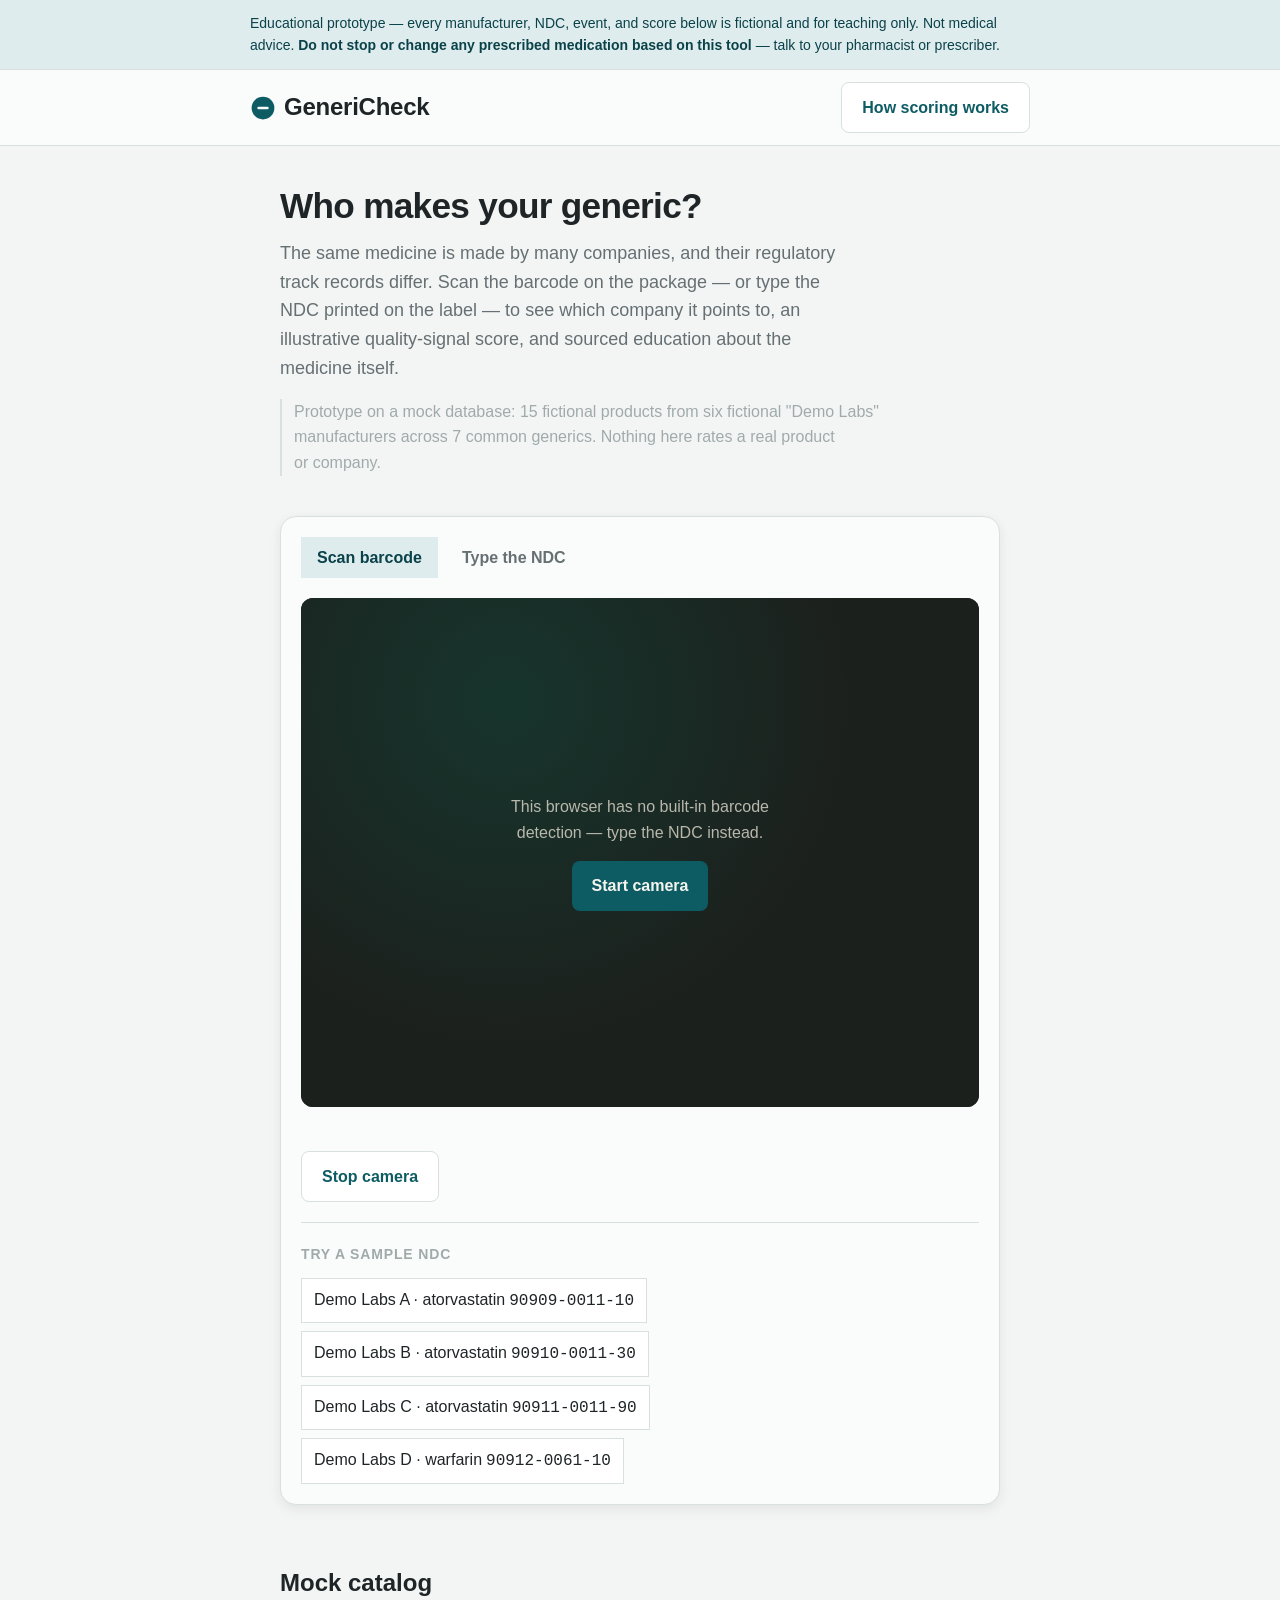
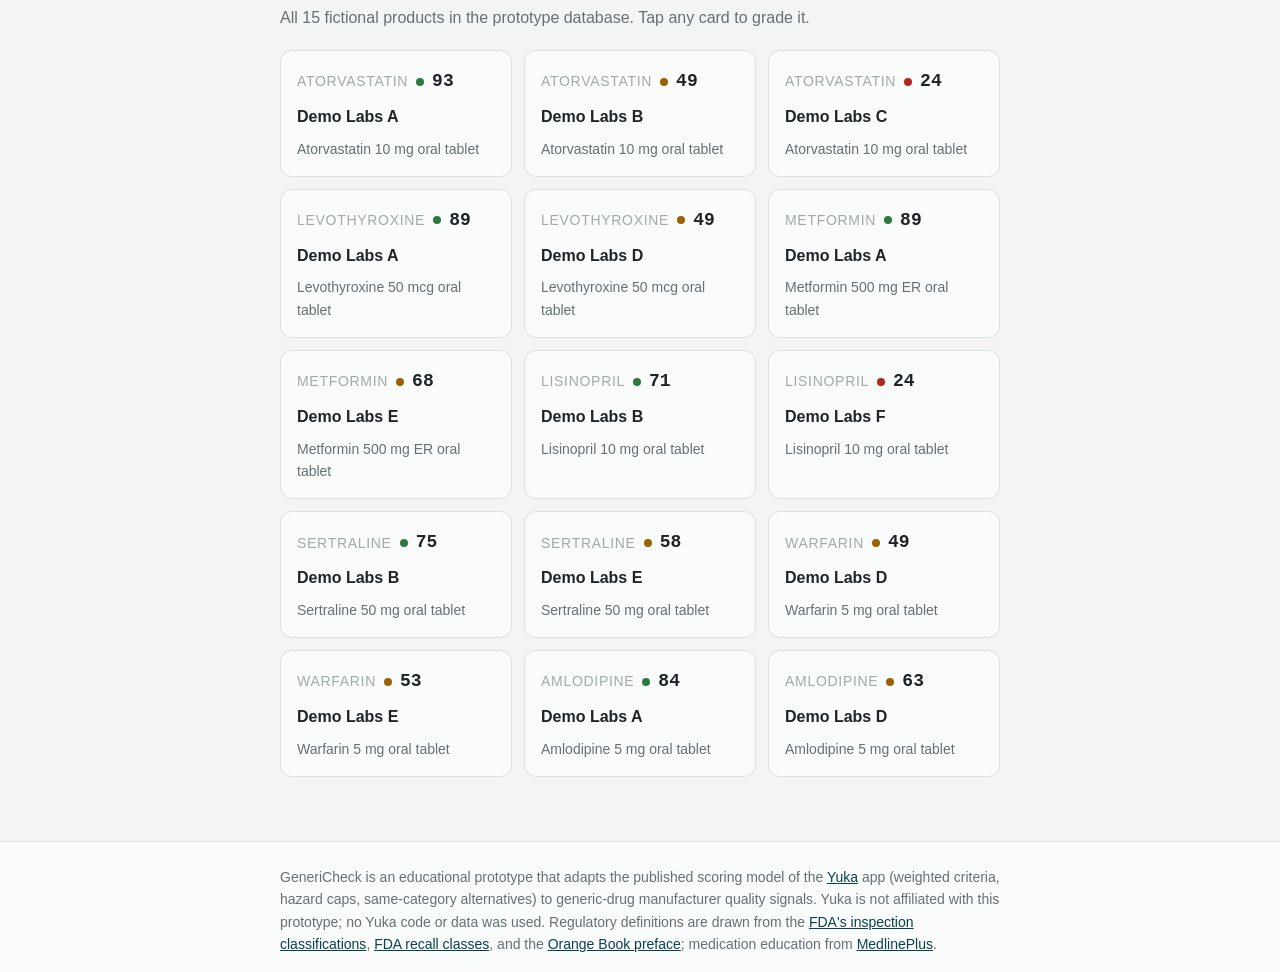
==== index.html @ f21da401 "Pivot to GeneriCheck: generic-drug manufacturer quality signals with sourced medication education" ====
<!DOCTYPE html>
<html lang="en">
<head>
  <meta charset="utf-8">
  <meta name="viewport" content="width=device-width, initial-scale=1">
  <title>GeneriCheck — Generic drug quality explorer</title>
  <meta name="description" content="Scan or type an NDC to see which company makes a generic drug, an illustrative quality-signal score, and sourced education about the medicine. Educational prototype with fictional data.">
  <link rel="icon" href="data:image/svg+xml,%3Csvg xmlns='http://www.w3.org/2000/svg' viewBox='0 0 32 32'%3E%3Ccircle cx='16' cy='16' r='14' fill='%230d5c63'/%3E%3Crect x='9' y='14.5' width='14' height='3' rx='1.5' fill='%23faf9f5'/%3E%3C/svg%3E">
  <link rel="preconnect" href="https://api.fontshare.com">
  <link href="https://api.fontshare.com/v2/css?f[]=switzer@400,500,600,700&display=swap" rel="stylesheet">
  <link rel="stylesheet" href="styles.css">
</head>
<body>
  <a class="skip-link" href="#main">Skip to content</a>

  <div class="disclaimer-bar" role="note">
    <p>
      Educational prototype — every manufacturer, NDC, event, and score below is fictional and for
      teaching only. Not medical advice. <strong>Do not stop or change any prescribed medication
      based on this tool</strong> — talk to your pharmacist or prescriber.
    </p>
  </div>

  <header class="site-header">
    <div class="header-inner">
      <a class="wordmark" href="#" id="wordmarkHome">
        <svg width="26" height="26" viewBox="0 0 32 32" aria-hidden="true">
          <circle cx="16" cy="16" r="14" fill="var(--accent)"/>
          <rect x="9" y="14.5" width="14" height="3" rx="1.5" fill="var(--surface)"/>
        </svg>
        <span>GeneriCheck</span>
      </a>
      <button class="btn btn-ghost" id="methodologyBtn" type="button">How scoring works</button>
    </div>
  </header>

  <main id="main">
    <section class="intro" aria-labelledby="introTitle">
      <h1 id="introTitle">Who makes your generic?</h1>
      <p class="intro-lede">
        The same medicine is made by many companies, and their regulatory track records differ.
        Scan the barcode on the package — or type the NDC printed on the label — to see which
        company it points to, an illustrative quality-signal score, and sourced education about
        the medicine itself.
      </p>
      <p class="demo-note">
        Prototype on a mock database: 15 fictional products from six fictional "Demo Labs"
        manufacturers across 7 common generics. Nothing here rates a real product or company.
      </p>
    </section>

    <section class="scanner-card" aria-label="Product lookup">
      <div class="tab-row" role="tablist" aria-label="Lookup method">
        <button class="tab" id="tabScan" role="tab" aria-selected="true" aria-controls="scanPanel" type="button">Scan barcode</button>
        <button class="tab" id="tabManual" role="tab" aria-selected="false" aria-controls="manualPanel" type="button">Type the NDC</button>
      </div>

      <div class="tab-panel" id="scanPanel" role="tabpanel" aria-labelledby="tabScan">
        <div class="video-wrap" id="videoWrap">
          <video id="scanVideo" playsinline muted></video>
          <div class="scan-frame" aria-hidden="true"><span></span><span></span><span></span><span></span></div>
          <div class="video-idle" id="videoIdle">
            <p id="scanSupportNote" class="video-idle-note">Many US drug packages carry a barcode that encodes the NDC. If a scan doesn't match, type the NDC printed on the label.</p>
            <button class="btn btn-primary" id="startCameraBtn" type="button">Start camera</button>
          </div>
        </div>
        <p class="scan-status" id="scanStatus" role="status" aria-live="polite"></p>
        <button class="btn btn-ghost" id="stopCameraBtn" type="button" hidden>Stop camera</button>
      </div>

      <div class="tab-panel" id="manualPanel" role="tabpanel" aria-labelledby="tabManual" hidden>
        <form class="manual-form" id="manualForm">
          <label class="field-label" for="codeInput">NDC from the package</label>
          <div class="manual-row">
            <input id="codeInput" class="code-input" name="code" inputmode="numeric" autocomplete="off"
                   placeholder="e.g. 90909-0011-10" spellcheck="false">
            <button class="btn btn-primary" type="submit">Look up</button>
          </div>
        </form>
      </div>

      <div class="samples">
        <p class="samples-label">Try a sample NDC</p>
        <div class="chip-row" id="chipRow"></div>
      </div>
    </section>

    <section id="result" aria-live="polite" hidden></section>

    <section class="catalog" aria-labelledby="catalogTitle">
      <h2 id="catalogTitle">Mock catalog</h2>
      <p class="catalog-note">All 15 fictional products in the prototype database. Tap any card to grade it.</p>
      <div class="catalog-grid" id="catalogGrid"></div>
    </section>
  </main>

  <footer class="site-footer">
    <p>
      GeneriCheck is an educational prototype that adapts the published scoring model of the
      <a href="https://yuka.io" target="_blank" rel="noopener">Yuka</a> app (weighted criteria,
      hazard caps, same-category alternatives) to generic-drug manufacturer quality signals.
      Yuka is not affiliated with this prototype; no Yuka code or data was used.
      Regulatory definitions are drawn from the
      <a href="https://www.fda.gov/inspections-compliance-enforcement-and-criminal-investigations/inspection-basics/inspection-classifications" target="_blank" rel="noopener">FDA's inspection classifications</a>,
      <a href="https://www.fda.gov/safety/industry-guidance-recalls/recalls-background-and-definitions" target="_blank" rel="noopener">FDA recall classes</a>, and the
      <a href="https://www.fda.gov/drugs/development-approval-process-drugs/orange-book-preface" target="_blank" rel="noopener">Orange Book preface</a>;
      medication education from <a href="https://medlineplus.gov/druginfo/meds/a600045.html" target="_blank" rel="noopener">MedlinePlus</a>.
    </p>
  </footer>

  <dialog id="methodologyDialog" aria-labelledby="methodologyTitle">
    <article class="methodology">
      <button class="dialog-close" id="methodologyClose" type="button" aria-label="Close">✕</button>
      <h2 id="methodologyTitle">How the score works</h2>
      <p>
        Each fictional product is graded on six quality signals, each 0–100. The index is their
        weighted sum, capped by hard barriers — the same shape as Yuka's published food model
        (60% nutrition, 30% additives, 10% organic, with hazard caps), applied here to
        manufacturer track records. <strong>This is an illustrative teaching index, not an FDA
        or WHO rating, and not a measure of clinical safety or effectiveness.</strong>
      </p>
      <table class="method-table">
        <caption class="sr-only">Scoring criteria and weights</caption>
        <thead><tr><th scope="col">Signal</th><th scope="col">Weight</th><th scope="col">What it reflects</th></tr></thead>
        <tbody>
          <tr><td>Inspection record</td><td class="num">25%</td><td>Recent FDA outcomes: NAI (no action), VAI (voluntary fixes), OAI (regulatory action)</td></tr>
          <tr><td>Recall history</td><td class="num">20%</td><td>FDA recall classes I (most serious), II, III</td></tr>
          <tr><td>Batch consistency</td><td class="num">20%</td><td>Potency and dissolution variability across batches</td></tr>
          <tr><td>Supply reliability</td><td class="num">15%</td><td>Shortage history — relevant because switches between makers are common</td></tr>
          <tr><td>Quality transparency</td><td class="num">10%</td><td>Voluntarily published quality data</td></tr>
          <tr><td>Bioequivalence record</td><td class="num">10%</td><td>Therapeutic-equivalence evidence (Orange Book AB ratings)</td></tr>
        </tbody>
      </table>
      <h3>Barrier caps</h3>
      <p>
        Severe barriers — a <strong>Class I recall</strong> (reasonable probability of serious
        harm), an <strong>OAI inspection</strong>, or an <strong>active import alert</strong> — cap
        the index at <strong>24</strong>. Major barriers — a <strong>Class II recall</strong> or an
        open <strong>NTI bioequivalence question</strong> — cap it at <strong>49</strong>.
        Events are scoped to specific sites, lots, and dates; a resolved historical event is
        context, not proof of a current problem. Unassessed signals are excluded and weights are
        re-normalized — missing evidence is never silently penalized or rewarded.
      </p>
      <h3>Badges</h3>
      <ul class="badge-legend">
        <li><span class="dot dot-green" aria-hidden="true"></span>70–100 — Strong quality signals</li>
        <li><span class="dot dot-yellow" aria-hidden="true"></span>40–69 — Mixed quality signals</li>
        <li><span class="dot dot-red" aria-hidden="true"></span>0–39 — Serious quality concerns</li>
      </ul>
      <h3>Alternatives</h3>
      <p>
        Below <strong>60</strong>, the app lists up to three labelers of the <strong>same active
        ingredient, strength, and form</strong> with higher scores. They are candidates to discuss
        with your pharmacist — never instructions to switch on your own. Substitution rules vary
        by state and by drug (especially narrow-therapeutic-index drugs like levothyroxine and
        warfarin, where a manufacturer switch may prompt a TSH or INR recheck).
      </p>
      <p class="methodology-provenance">
        Provenance: documentation-based adaptation. Manufacturer fixtures are fictional; regulatory
        definitions come from FDA pages linked in the footer; medication education from MedlinePlus.
      </p>
    </article>
  </dialog>

  <script src="data.js"></script>
  <script src="app.js"></script>
</body>
</html>
---- styles.css ----
/* FixIndex — design tokens, base, components */

:root {
  /* Type scale */
  --text-xs: clamp(0.75rem, 0.7rem + 0.25vw, 0.875rem);
  --text-sm: clamp(0.875rem, 0.8rem + 0.35vw, 1rem);
  --text-base: clamp(1rem, 0.95rem + 0.25vw, 1.125rem);
  --text-lg: clamp(1.125rem, 1rem + 0.75vw, 1.5rem);
  --text-xl: clamp(1.5rem, 1.2rem + 1.25vw, 2.25rem);

  /* Spacing (4px system) */
  --space-1: 0.25rem; --space-2: 0.5rem; --space-3: 0.75rem; --space-4: 1rem;
  --space-5: 1.25rem; --space-6: 1.5rem; --space-8: 2rem; --space-10: 2.5rem;
  --space-12: 3rem; --space-16: 4rem;

  /* Clinical palette — cool paper, deep teal */
  --bg: #f3f5f5;
  --surface: #fafbfb;
  --surface-2: #ffffff;
  --surface-offset: #e9eeee;
  --ink: #1f2527;
  --muted: #667073;
  --faint: #a1aaaa;
  --border: #d8e0e0;
  --accent: #0d5c63;
  --accent-ink: #0a4249;
  --accent-soft: #dfecee;

  /* Traffic lights (scores only) */
  --green: #2c7a3f; --green-soft: #e0eede;
  --amber: #9a6200; --amber-soft: #f6ecd6;
  --red: #b3261e;   --red-soft: #f7e2df;

  --radius-sm: 0.375rem; --radius-md: 0.5rem; --radius-lg: 0.75rem; --radius-xl: 1rem;
  --shadow-md: 0 4px 12px oklch(0.25 0.01 90 / 0.08);
  --shadow-lg: 0 12px 32px oklch(0.25 0.01 90 / 0.12);
  --transition: 180ms cubic-bezier(0.16, 1, 0.3, 1);

  --font-body: 'Switzer', 'Helvetica Neue', sans-serif;
  --font-mono: ui-monospace, 'SF Mono', 'Cascadia Mono', 'Consolas', monospace;
}

/* ---- Base ---- */
*, *::before, *::after { box-sizing: border-box; margin: 0; padding: 0; }

html {
  -webkit-text-size-adjust: none; text-size-adjust: none;
  -webkit-font-smoothing: antialiased; -moz-osx-font-smoothing: grayscale;
  text-rendering: optimizeLegibility; scroll-behavior: smooth;
  scroll-padding-top: var(--space-16);
}

body {
  min-height: 100dvh;
  line-height: 1.6;
  font-family: var(--font-body);
  font-size: var(--text-base);
  color: var(--ink);
  background-color: var(--bg);
}

img, picture, video, svg { display: block; max-width: 100%; }
input, button, textarea, select { font: inherit; color: inherit; }
h1, h2, h3, h4 { text-wrap: balance; line-height: 1.15; }
p, li { text-wrap: pretty; max-width: 72ch; }

::selection { background: var(--accent-soft); color: var(--ink); }

:focus-visible {
  outline: 2px solid var(--accent);
  outline-offset: 3px;
  border-radius: var(--radius-sm);
}

@media (prefers-reduced-motion: reduce) {
  *, *::before, *::after {
    animation-duration: 0.01ms !important;
    transition-duration: 0.01ms !important;
    scroll-behavior: auto !important;
  }
}

button { cursor: pointer; background: none; border: none; }

a, button, input, select {
  transition: color var(--transition), background var(--transition),
    border-color var(--transition), box-shadow var(--transition);
}

.sr-only {
  position: absolute; width: 1px; height: 1px; padding: 0; margin: -1px;
  overflow: hidden; clip: rect(0, 0, 0, 0); white-space: nowrap; border-width: 0;
}

.skip-link {
  position: absolute; left: -999px; top: 0; z-index: 100;
  background: var(--accent); color: var(--surface);
  padding: var(--space-3) var(--space-4); border-radius: var(--radius-sm);
}
.skip-link:focus { left: var(--space-4); top: var(--space-4); color: var(--surface); }

/* ---- Layout shell ---- */
.site-header {
  border-bottom: 1px solid var(--border);
  background: var(--surface);
  position: sticky; top: 0; z-index: 20;
}
.header-inner {
  max-width: 820px; margin: 0 auto;
  padding: var(--space-3) var(--space-5);
  display: flex; align-items: center; justify-content: space-between; gap: var(--space-4);
}
.wordmark {
  display: inline-flex; align-items: center; gap: var(--space-2);
  font-weight: 700; font-size: var(--text-lg); color: var(--ink); text-decoration: none;
  letter-spacing: -0.01em;
}

main {
  max-width: 760px; margin: 0 auto;
  padding: var(--space-10) var(--space-5) var(--space-16);
}

/* ---- Intro ---- */
.intro { padding-bottom: var(--space-10); }
.intro h1 { font-size: var(--text-xl); font-weight: 700; letter-spacing: -0.02em; }
.intro-lede { margin-top: var(--space-3); color: var(--muted); max-width: 58ch; }
.demo-note {
  margin-top: var(--space-4);
  font-size: var(--text-sm); color: var(--faint);
  border-left: 2px solid var(--border);
  padding-left: var(--space-3);
}

/* ---- Buttons ---- */
.btn {
  display: inline-flex; align-items: center; justify-content: center; gap: var(--space-2);
  font-size: var(--text-sm); font-weight: 600;
  padding: var(--space-3) var(--space-5);
  border-radius: var(--radius-md);
  min-height: 44px;
}
.btn-primary { background: var(--accent); color: #f6f4ee; }
.btn-primary:hover { background: var(--accent-ink); }
.btn-ghost {
  color: var(--accent); border: 1px solid var(--border); background: var(--surface-2);
}
.btn-ghost:hover { border-color: var(--accent); }

/* ---- Scanner card ---- */
.scanner-card {
  background: var(--surface);
  border: 1px solid var(--border);
  border-radius: var(--radius-xl);
  padding: var(--space-5);
  box-shadow: var(--shadow-md);
}

.tab-row { display: flex; gap: var(--space-2); margin-bottom: var(--space-5); }
.tab {
  font-size: var(--text-sm); font-weight: 600; color: var(--muted);
  padding: var(--space-2) var(--space-4); border-radius: var(--radius-full);
}
.tab[aria-selected="true"] { background: var(--accent-soft); color: var(--accent-ink); }

.video-wrap {
  position: relative; border-radius: var(--radius-lg); overflow: hidden;
  background: #1c201d; aspect-ratio: 4 / 3;
}
#scanVideo { width: 100%; height: 100%; object-fit: cover; }
.video-idle {
  position: absolute; inset: 0;
  display: flex; flex-direction: column; align-items: center; justify-content: center;
  gap: var(--space-4); text-align: center; padding: var(--space-5);
  background:
    radial-gradient(circle at 30% 20%, rgba(13, 92, 74, 0.35), transparent 55%),
    #1c201d;
  color: #e8e6dd;
}
.video-idle-note { font-size: var(--text-sm); color: #b9b8ad; max-width: 34ch; }
.video-wrap.is-live .video-idle { display: none; }
.video-wrap.is-live .scan-frame { display: block; }
.scan-frame { position: absolute; inset: 0; pointer-events: none; display: none; }
.scan-frame span {
  position: absolute; width: 34px; height: 34px;
  border: 3px solid rgba(246, 244, 238, 0.9);
}
.scan-frame span:nth-child(1) { top: 14%; left: 12%; border-right: none; border-bottom: none; border-radius: var(--radius-sm) 0 0 0; }
.scan-frame span:nth-child(2) { top: 14%; right: 12%; border-left: none; border-bottom: none; border-radius: 0 var(--radius-sm) 0 0; }
.scan-frame span:nth-child(3) { bottom: 14%; left: 12%; border-right: none; border-top: none; border-radius: 0 0 0 var(--radius-sm); }
.scan-frame span:nth-child(4) { bottom: 14%; right: 12%; border-left: none; border-top: none; border-radius: 0 0 var(--radius-sm) 0; }

.scan-status {
  margin-top: var(--space-3); font-size: var(--text-sm); color: var(--muted);
  min-height: 1.5em;
}
.scan-status.is-error { color: var(--red); }
#stopCameraBtn { margin-top: var(--space-2); }

.manual-form .field-label {
  display: block; font-size: var(--text-sm); font-weight: 600; margin-bottom: var(--space-2);
}
.manual-row { display: flex; gap: var(--space-2); flex-wrap: wrap; }
.code-input {
  flex: 1 1 200px; min-width: 0;
  font-family: var(--font-mono); font-size: var(--text-base);
  padding: var(--space-3) var(--space-4);
  border: 1px solid var(--border); border-radius: var(--radius-md);
  background: var(--surface-2);
}
.code-input:focus { outline: none; border-color: var(--accent); box-shadow: 0 0 0 3px var(--accent-soft); }

/* ---- Sample chips ---- */
.samples { margin-top: var(--space-5); padding-top: var(--space-5); border-top: 1px solid var(--border); }
.samples-label { font-size: var(--text-xs); font-weight: 600; text-transform: uppercase; letter-spacing: 0.06em; color: var(--faint); margin-bottom: var(--space-3); }
.chip-row { display: flex; flex-wrap: wrap; gap: var(--space-2); }
.chip {
  font-family: var(--font-mono); font-size: var(--text-sm);
  padding: var(--space-2) var(--space-3);
  background: var(--surface-2); border: 1px solid var(--border);
  border-radius: var(--radius-full); color: var(--ink);
  min-height: 36px;
}
.chip:hover { border-color: var(--accent); color: var(--accent-ink); }
.chip-label { font-family: var(--font-body); font-weight: 500; margin-right: var(--space-1); }

/* ---- Result ---- */
#result { margin-top: var(--space-10); }
.result-card {
  background: var(--surface);
  border: 1px solid var(--border);
  border-radius: var(--radius-xl);
  padding: var(--space-6);
  box-shadow: var(--shadow-md);
  animation: rise 320ms cubic-bezier(0.16, 1, 0.3, 1);
}
@keyframes rise {
  from { opacity: 0; transform: translateY(12px); }
  to { opacity: 1; transform: none; }
}

.result-head {
  display: flex; flex-wrap: wrap; align-items: center; justify-content: space-between;
  gap: var(--space-4); margin-bottom: var(--space-6);
}
.result-id { min-width: 0; }
.result-brand { font-size: var(--text-sm); color: var(--muted); font-weight: 500; }
.result-name { font-size: var(--text-lg); font-weight: 700; letter-spacing: -0.01em; }
.result-barcode {
  font-family: var(--font-mono); font-size: var(--text-xs); color: var(--faint); margin-top: var(--space-1);
}

/* Score dial */
.score-block { display: flex; align-items: center; gap: var(--space-6); flex-wrap: wrap; }
.dial { position: relative; width: 132px; height: 132px; flex: none; }
.dial svg { width: 100%; height: 100%; transform: rotate(-90deg); }
.dial-track { fill: none; stroke: var(--border); stroke-width: 10; }
.dial-fill { fill: none; stroke-width: 10; stroke-linecap: round; transition: stroke-dashoffset 600ms cubic-bezier(0.16, 1, 0.3, 1); }
.dial-number {
  position: absolute; inset: 0; display: flex; align-items: center; justify-content: center;
  font-family: var(--font-mono); font-size: 2.25rem; font-weight: 700; line-height: 1;
}
.score-meta { min-width: 200px; flex: 1; }
.badge {
  display: inline-flex; align-items: center; gap: var(--space-2);
  font-size: var(--text-sm); font-weight: 700;
  padding: var(--space-2) var(--space-4); border-radius: var(--radius-full);
}
.badge .dot { width: 10px; height: 10px; }
.badge-green { background: var(--green-soft); color: var(--green); }
.badge-yellow { background: var(--amber-soft); color: var(--amber); }
.badge-red { background: var(--red-soft); color: var(--red); }
.score-caption { margin-top: var(--space-3); font-size: var(--text-sm); color: var(--muted); max-width: 40ch; }
.score-caption strong { color: var(--ink); }

.dot { border-radius: 50%; display: inline-block; }
.dot-green { background: var(--green); }
.dot-yellow { background: var(--amber); }
.dot-red { background: var(--red); }

/* Cap notice */
.cap-notice {
  margin-top: var(--space-5);
  padding: var(--space-4);
  border-radius: var(--radius-md);
  font-size: var(--text-sm);
}
.cap-notice strong { display: block; margin-bottom: var(--space-1); }
.cap-notice.is-severe { background: var(--red-soft); color: var(--red); }
.cap-notice.is-moderate { background: var(--amber-soft); color: var(--amber); }
.cap-notice strong { color: inherit; }

/* Breakdown */
.breakdown { margin-top: var(--space-8); }
.breakdown h3, .flags h3, .recs h3 {
  font-size: var(--text-sm); font-weight: 700; text-transform: uppercase;
  letter-spacing: 0.06em; color: var(--muted); margin-bottom: var(--space-4);
}
.criterion { margin-bottom: var(--space-4); }
.criterion-row {
  display: flex; justify-content: space-between; align-items: baseline; gap: var(--space-3);
  font-size: var(--text-sm); margin-bottom: var(--space-1);
}
.criterion-name { font-weight: 600; }
.criterion-pts { font-family: var(--font-mono); color: var(--muted); white-space: nowrap; }
.criterion-pts .val { font-weight: 700; }
.bar-track {
  height: 8px; border-radius: var(--radius-full);
  background: var(--surface-offset); overflow: hidden;
}
.bar-fill { height: 100%; border-radius: var(--radius-full); transition: width 600ms cubic-bezier(0.16, 1, 0.3, 1); }

/* Flag cards */
.flags { margin-top: var(--space-8); }
.flag-grid { display: grid; grid-template-columns: repeat(auto-fit, minmax(240px, 1fr)); gap: var(--space-3); }
.flag-card {
  background: var(--surface-2);
  border: 1px solid var(--border);
  border-radius: var(--radius-lg);
  padding: var(--space-4);
}
.flag-head { display: flex; align-items: center; gap: var(--space-2); margin-bottom: var(--space-2); }
.flag-head .dot { width: 10px; height: 10px; flex: none; }
.flag-title { font-size: var(--text-sm); font-weight: 700; }
.flag-note { font-size: var(--text-sm); color: var(--muted); }

/* Recommendations */
.recs { margin-top: var(--space-8); }
.rec-list { display: grid; gap: var(--space-3); }
.rec-card {
  display: flex; align-items: center; justify-content: space-between; gap: var(--space-4);
  width: 100%; text-align: left;
  background: var(--surface-2); border: 1px solid var(--border);
  border-radius: var(--radius-lg); padding: var(--space-4);
}
.rec-card:hover { border-color: var(--accent); box-shadow: var(--shadow-md); }
.rec-id { display: flex; align-items: center; gap: var(--space-3); min-width: 0; }
.rec-id .dot { width: 10px; height: 10px; flex: none; }
.rec-name { font-size: var(--text-sm); font-weight: 600; }
.rec-brand { font-size: var(--text-xs); color: var(--muted); }
.rec-score {
  font-family: var(--font-mono); font-weight: 700; font-size: var(--text-lg);
  flex: none;
}
.rec-none {
  background: var(--surface-offset); border-radius: var(--radius-lg);
  padding: var(--space-5); font-size: var(--text-sm); color: var(--muted);
}
.recs-note { margin-top: var(--space-3); font-size: var(--text-xs); color: var(--faint); }

/* Not found */
.not-found {
  background: var(--surface); border: 1px solid var(--border);
  border-radius: var(--radius-xl); padding: var(--space-10) var(--space-6);
  text-align: center; box-shadow: var(--shadow-md);
}
.not-found h3 { font-size: var(--text-lg); margin-bottom: var(--space-2); }
.not-found p { color: var(--muted); font-size: var(--text-sm); margin: 0 auto var(--space-5); max-width: 42ch; }
.not-found .code { font-family: var(--font-mono); color: var(--ink); }

/* ---- Catalog ---- */
.catalog { margin-top: var(--space-16); }
.catalog h2 { font-size: var(--text-lg); font-weight: 700; }
.catalog-note { font-size: var(--text-sm); color: var(--muted); margin: var(--space-2) 0 var(--space-5); }
.catalog-grid { display: grid; grid-template-columns: repeat(auto-fill, minmax(220px, 1fr)); gap: var(--space-3); }
.catalog-card {
  text-align: left; background: var(--surface); border: 1px solid var(--border);
  border-radius: var(--radius-lg); padding: var(--space-4);
  display: flex; flex-direction: column; gap: var(--space-2);
}
.catalog-card:hover { border-color: var(--accent); box-shadow: var(--shadow-md); }
.catalog-top { display: flex; align-items: center; justify-content: space-between; gap: var(--space-2); }
.catalog-cat { font-size: var(--text-xs); color: var(--faint); text-transform: uppercase; letter-spacing: 0.05em; }
.catalog-score { display: flex; align-items: center; gap: var(--space-2); font-family: var(--font-mono); font-weight: 700; }
.catalog-score .dot { width: 8px; height: 8px; }
.catalog-name { font-size: var(--text-sm); font-weight: 600; }
.catalog-brand { font-size: var(--text-xs); color: var(--muted); }

/* ---- Footer ---- */
.site-footer {
  border-top: 1px solid var(--border);
  background: var(--surface);
}
.site-footer p {
  max-width: 760px; margin: 0 auto; padding: var(--space-6) var(--space-5);
  font-size: var(--text-xs); color: var(--muted);
}
.site-footer a { color: var(--accent-ink); }

/* ---- Dialog ---- */
dialog {
  border: none; border-radius: var(--radius-xl); padding: 0;
  max-width: min(560px, calc(100vw - 2rem));
  background: var(--surface); color: var(--ink);
  box-shadow: var(--shadow-lg);
}
dialog::backdrop { background: rgba(35, 33, 27, 0.5); }
.methodology { padding: var(--space-8) var(--space-8) var(--space-12); position: relative; max-height: 85dvh; overflow: auto; }
.methodology h2 { font-size: var(--text-lg); margin-bottom: var(--space-4); }
.methodology h3 { font-size: var(--text-sm); font-weight: 700; margin: var(--space-5) 0 var(--space-2); }
.methodology p { font-size: var(--text-sm); color: var(--muted); }
.methodology-provenance { margin-top: var(--space-5); font-size: var(--text-xs); color: var(--faint); }
.dialog-close {
  position: absolute; top: var(--space-4); right: var(--space-4);
  width: 36px; height: 36px; border-radius: var(--radius-full);
  display: flex; align-items: center; justify-content: center;
  color: var(--muted); font-size: var(--text-sm);
}
.dialog-close:hover { background: var(--surface-offset); color: var(--ink); }
.method-table { margin: var(--space-4) 0; font-size: var(--text-sm); }
.method-table th, .method-table td { text-align: left; padding: var(--space-2) var(--space-3); border-bottom: 1px solid var(--border); vertical-align: top; }
.method-table th { font-weight: 700; }
.method-table .num { font-family: var(--font-mono); white-space: nowrap; }
.badge-legend { list-style: none; display: grid; gap: var(--space-2); font-size: var(--text-sm); }
.badge-legend li { display: flex; align-items: center; gap: var(--space-2); }
.badge-legend .dot { width: 10px; height: 10px; }

/* Disclaimer bar */
.disclaimer-bar {
  background: var(--accent-soft);
  border-bottom: 1px solid var(--border);
}
.disclaimer-bar p {
  max-width: 820px; margin: 0 auto;
  padding: var(--space-3) var(--space-5);
  font-size: var(--text-xs); color: var(--accent-ink);
}

/* Mock badge */
.mock-badge {
  flex: none;
  font-size: var(--text-xs); font-weight: 600;
  color: var(--muted);
  border: 1px dashed var(--border);
  border-radius: var(--radius-full);
  padding: var(--space-1) var(--space-3);
  background: var(--surface-2);
}

/* Identity section */
.identity {
  margin-top: var(--space-6);
  padding: var(--space-4) var(--space-5);
  background: var(--surface-2);
  border: 1px solid var(--border);
  border-radius: var(--radius-lg);
}
.identity h3 { font-size: var(--text-sm); color: var(--muted); margin-bottom: var(--space-2); }
.identity-ndc {
  font-family: var(--font-mono); font-size: var(--text-lg); font-weight: 700;
  letter-spacing: 0.04em; margin-bottom: var(--space-2);
}
.ndc-seg { background: var(--accent-soft); border-radius: var(--radius-sm); padding: var(--space-1) var(--space-2); }

/* Dial + bar tier colors */
.dial-fill.tier-green { stroke: var(--green); }
.dial-fill.tier-yellow { stroke: var(--amber); }
.dial-fill.tier-red { stroke: var(--red); }
.bar-fill.tier-green { background: var(--green); }
.bar-fill.tier-yellow { background: var(--amber); }
.bar-fill.tier-red { background: var(--red); }
.bar-unassessed {
  background: repeating-linear-gradient(45deg, var(--surface-offset), var(--surface-offset) 6px, var(--surface-2) 6px, var(--surface-2) 12px);
}
.not-assessed-val { color: var(--faint); font-size: var(--text-xs); }

/* Documented events */
.event-list { list-style: none; display: grid; gap: var(--space-2); }
.event-item {
  display: flex; flex-wrap: wrap; gap: var(--space-2);
  background: var(--surface-2); border: 1px solid var(--border);
  border-radius: var(--radius-md); padding: var(--space-3) var(--space-4);
  font-size: var(--text-sm);
}
.event-kind { font-weight: 700; }
.event-meta { color: var(--muted); }

/* Medication education */
.edu {
  margin-top: var(--space-8);
  padding: var(--space-5);
  background: var(--surface-offset);
  border-radius: var(--radius-lg);
}
.edu h3 { font-size: var(--text-sm); font-weight: 700; text-transform: uppercase; letter-spacing: 0.06em; color: var(--muted); }
.edu-sub { font-size: var(--text-sm); color: var(--muted); margin: var(--space-2) 0 var(--space-4); }
.edu-grid { display: grid; grid-template-columns: repeat(auto-fit, minmax(220px, 1fr)); gap: var(--space-3); }
.edu-card {
  background: var(--surface-2); border-radius: var(--radius-md);
  padding: var(--space-4);
}
.edu-card h4 { font-size: var(--text-sm); margin-bottom: var(--space-2); }
.edu-card p { font-size: var(--text-sm); color: var(--muted); }
.nti-callout {
  margin-top: var(--space-4);
  background: var(--amber-soft); color: var(--amber);
  border-radius: var(--radius-md);
  padding: var(--space-4); font-size: var(--text-sm);
}
.nti-callout strong { color: inherit; }

/* ---- Small screens ---- */
@media (max-width: 480px) {
  .result-head { flex-direction: column; align-items: flex-start; }
  .score-block { justify-content: center; }
  .score-meta { text-align: center; }
  .score-caption { margin-inline: auto; }
  .manual-row { flex-direction: column; }
  .manual-row .btn { width: 100%; }
}
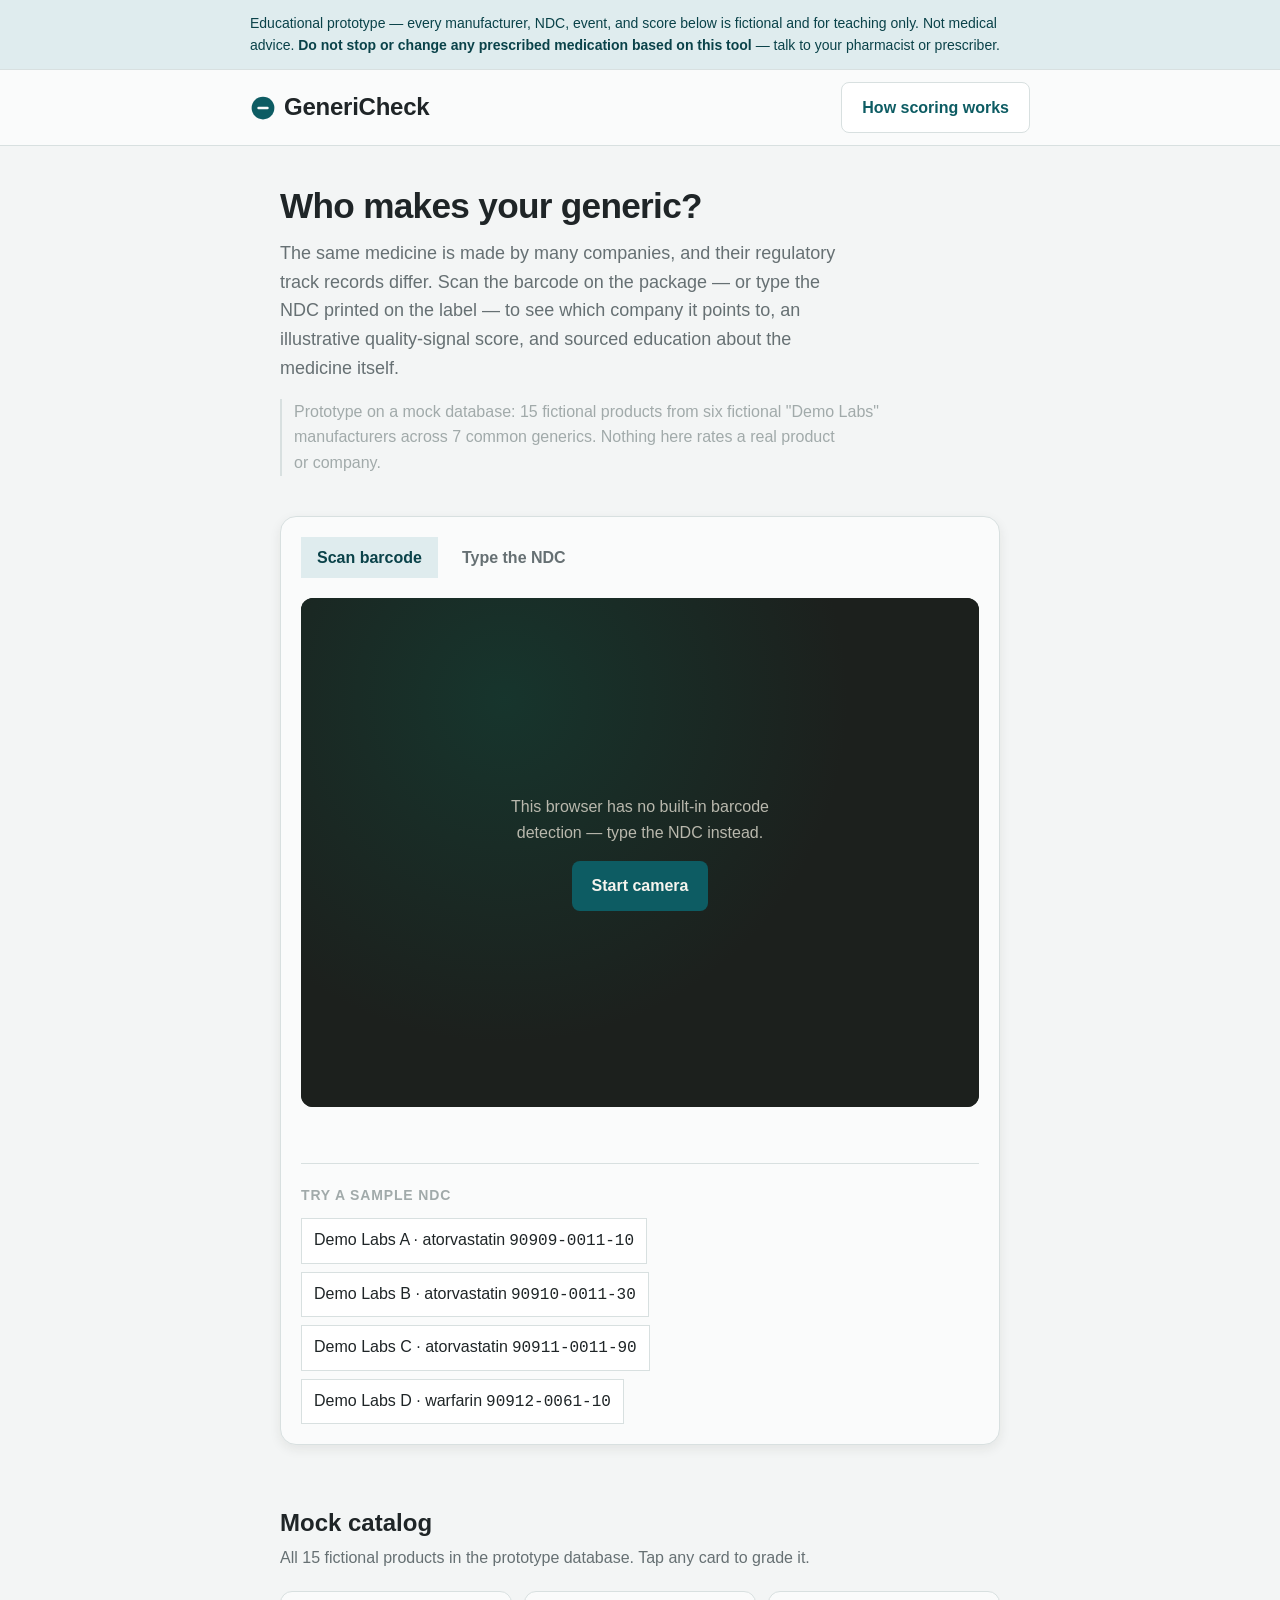
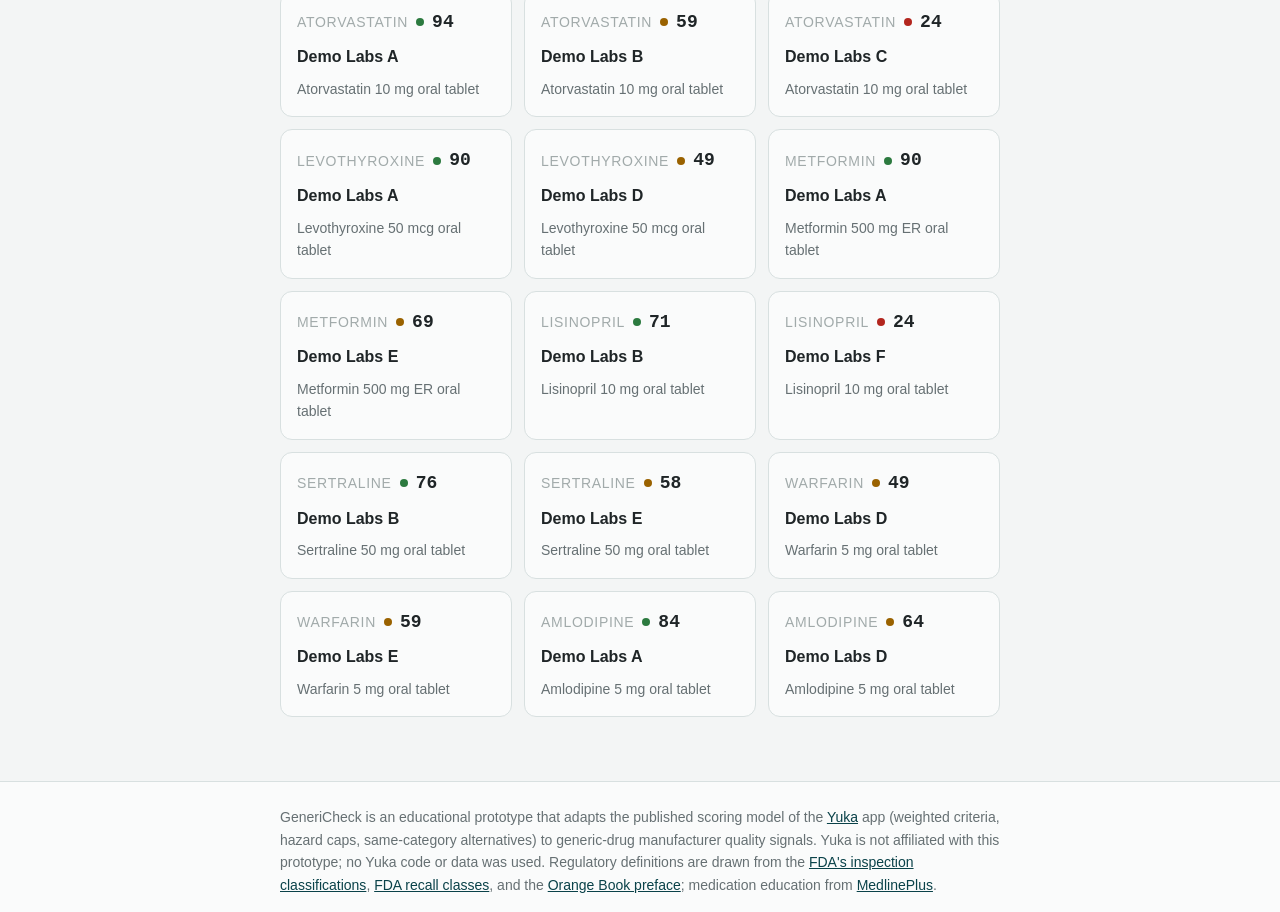
==== commit a0235bb1: "Advisor review fixes: event-driven caps, categorical TE badge, coverage display, input validation, c" ====
--- a/index.html
+++ b/index.html
@@ -6,8 +6,6 @@
   <title>GeneriCheck — Generic drug quality explorer</title>
   <meta name="description" content="Scan or type an NDC to see which company makes a generic drug, an illustrative quality-signal score, and sourced education about the medicine. Educational prototype with fictional data.">
   <link rel="icon" href="data:image/svg+xml,%3Csvg xmlns='http://www.w3.org/2000/svg' viewBox='0 0 32 32'%3E%3Ccircle cx='16' cy='16' r='14' fill='%230d5c63'/%3E%3Crect x='9' y='14.5' width='14' height='3' rx='1.5' fill='%23faf9f5'/%3E%3C/svg%3E">
-  <link rel="preconnect" href="https://api.fontshare.com">
-  <link href="https://api.fontshare.com/v2/css?f[]=switzer@400,500,600,700&display=swap" rel="stylesheet">
   <link rel="stylesheet" href="styles.css">
 </head>
 <body>
@@ -123,23 +121,27 @@
         <caption class="sr-only">Scoring criteria and weights</caption>
         <thead><tr><th scope="col">Signal</th><th scope="col">Weight</th><th scope="col">What it reflects</th></tr></thead>
         <tbody>
-          <tr><td>Inspection record</td><td class="num">25%</td><td>Recent FDA outcomes: NAI (no action), VAI (voluntary fixes), OAI (regulatory action)</td></tr>
-          <tr><td>Recall history</td><td class="num">20%</td><td>FDA recall classes I (most serious), II, III</td></tr>
-          <tr><td>Batch consistency</td><td class="num">20%</td><td>Potency and dissolution variability across batches</td></tr>
+          <tr><td>Inspection record</td><td class="num">30%</td><td>Recent FDA outcomes: NAI (no action), VAI (voluntary fixes), OAI (regulatory action)</td></tr>
+          <tr><td>Recall history</td><td class="num">25%</td><td>FDA recall classes I (most serious), II, III</td></tr>
+          <tr><td>Batch consistency</td><td class="num">20%</td><td>Simulated teaching value: potency and dissolution variability across batches</td></tr>
           <tr><td>Supply reliability</td><td class="num">15%</td><td>Shortage history — relevant because switches between makers are common</td></tr>
           <tr><td>Quality transparency</td><td class="num">10%</td><td>Voluntarily published quality data</td></tr>
-          <tr><td>Bioequivalence record</td><td class="num">10%</td><td>Therapeutic-equivalence evidence (Orange Book AB ratings)</td></tr>
         </tbody>
       </table>
+      <p>
+        Therapeutic-equivalence status (the Orange Book code, e.g. AB) is shown as a categorical
+        badge — deliberately not scored. An AB rating is a yes/no determination, not a graduated
+        efficacy ranking, so it cannot honestly contribute points.
+      </p>
       <h3>Barrier caps</h3>
       <p>
-        Severe barriers — a <strong>Class I recall</strong> (reasonable probability of serious
-        harm), an <strong>OAI inspection</strong>, or an <strong>active import alert</strong> — cap
-        the index at <strong>24</strong>. Major barriers — a <strong>Class II recall</strong> or an
-        open <strong>NTI bioequivalence question</strong> — cap it at <strong>49</strong>.
-        Events are scoped to specific sites, lots, and dates; a resolved historical event is
-        context, not proof of a current problem. Unassessed signals are excluded and weights are
-        re-normalized — missing evidence is never silently penalized or rewarded.
+        Only <strong>active, product-level</strong> events cap the index: a <strong>Class I
+        recall</strong>, an <strong>OAI inspection</strong>, or an <strong>import alert</strong> cap
+        it at <strong>24</strong>; an active <strong>Class II recall</strong> or an open
+        <strong>NTI bioequivalence inquiry</strong> caps it at <strong>49</strong>. Resolved events
+        and labeler-wide context inform the track-record criteria but never cap. Unassessed signals
+        are excluded and weights are re-normalized — which is not strictly neutral (excluding a
+        low signal can raise the index) — so coverage is always shown beside the score.
       </p>
       <h3>Badges</h3>
       <ul class="badge-legend">
--- a/styles.css
+++ b/styles.css
@@ -36,7 +36,7 @@
   --shadow-lg: 0 12px 32px oklch(0.25 0.01 90 / 0.12);
   --transition: 180ms cubic-bezier(0.16, 1, 0.3, 1);
 
-  --font-body: 'Switzer', 'Helvetica Neue', sans-serif;
+  --font-body: -apple-system, 'Segoe UI', 'Helvetica Neue', 'Helvetica', sans-serif;
   --font-mono: ui-monospace, 'SF Mono', 'Cascadia Mono', 'Consolas', monospace;
 }
 
@@ -81,6 +81,17 @@
 }
 
 button { cursor: pointer; background: none; border: none; }
+
+[hidden] { display: none !important; }
+
+.coverage-chip {
+  display: inline-block;
+  margin-top: var(--space-3);
+  font-size: var(--text-xs); color: var(--muted);
+  border: 1px solid var(--border); border-radius: var(--radius-full);
+  padding: var(--space-1) var(--space-3);
+  background: var(--surface-2);
+}
 
 a, button, input, select {
   transition: color var(--transition), background var(--transition),
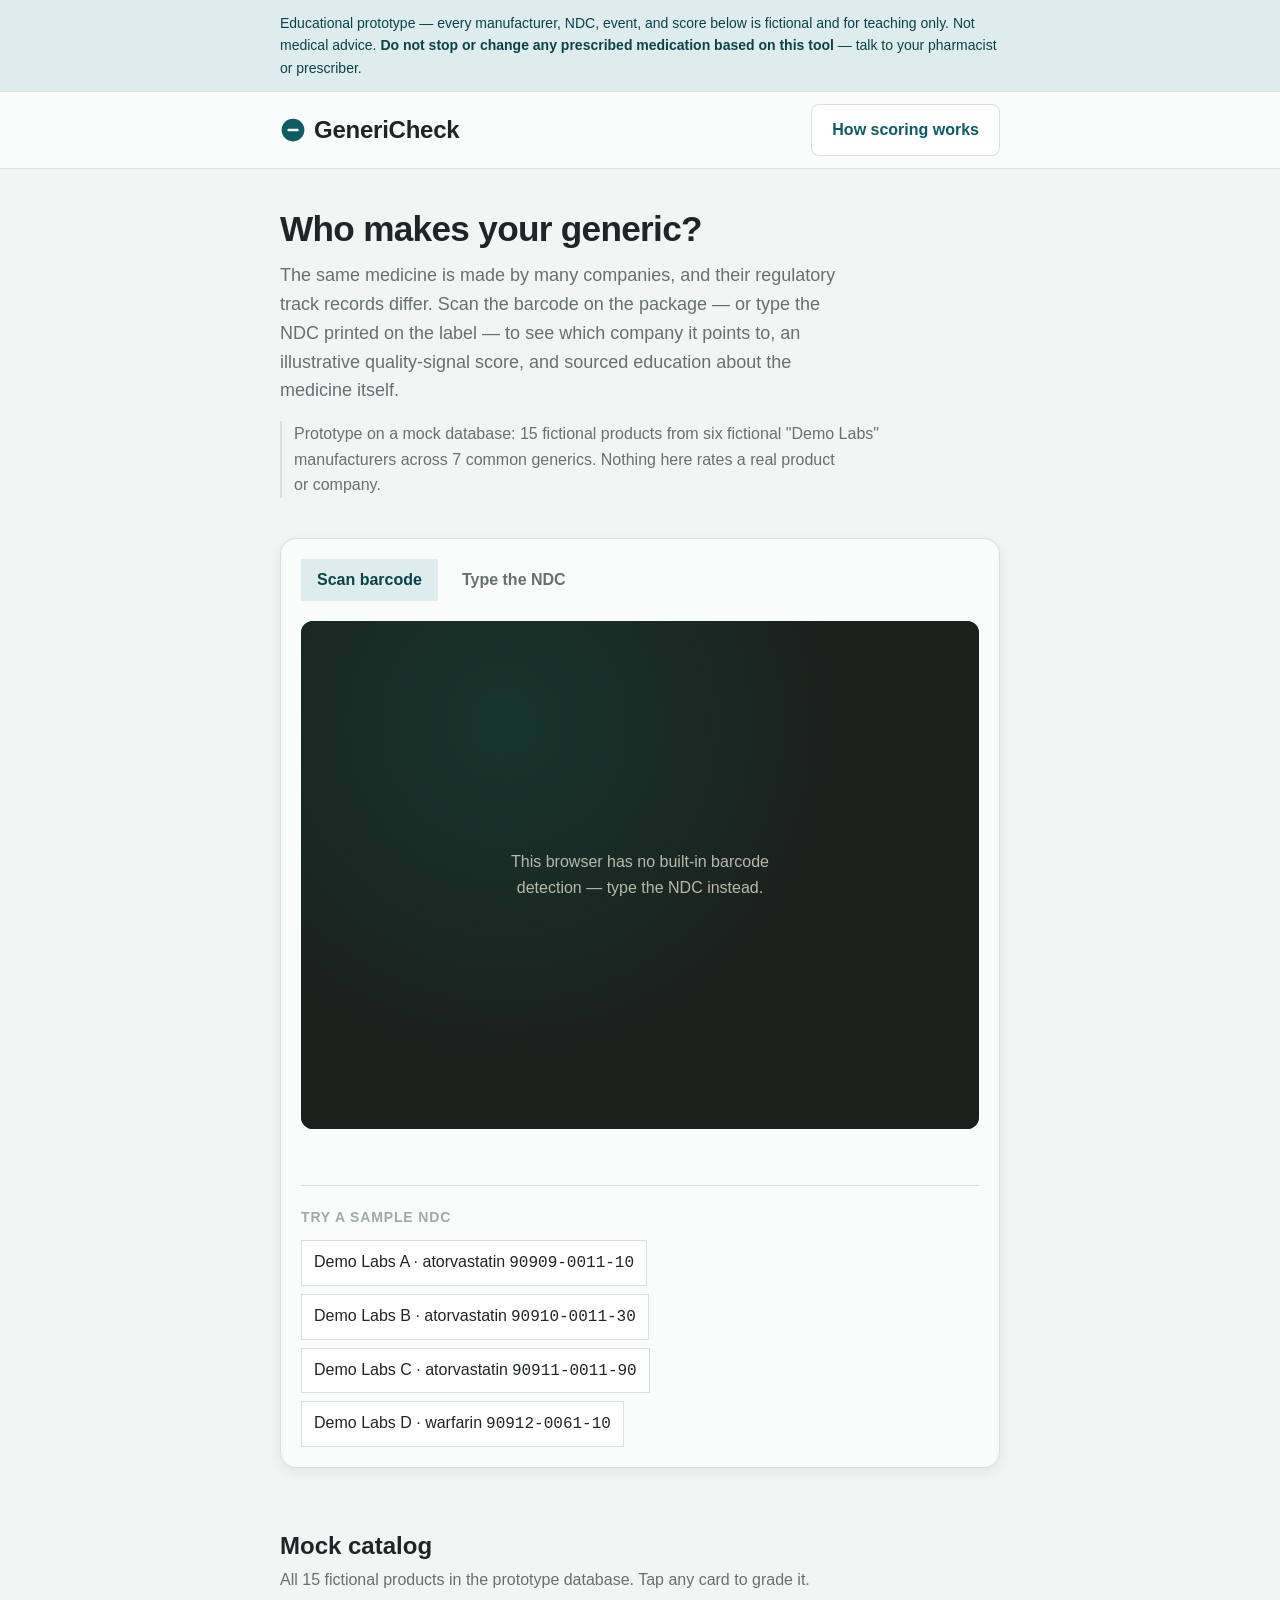
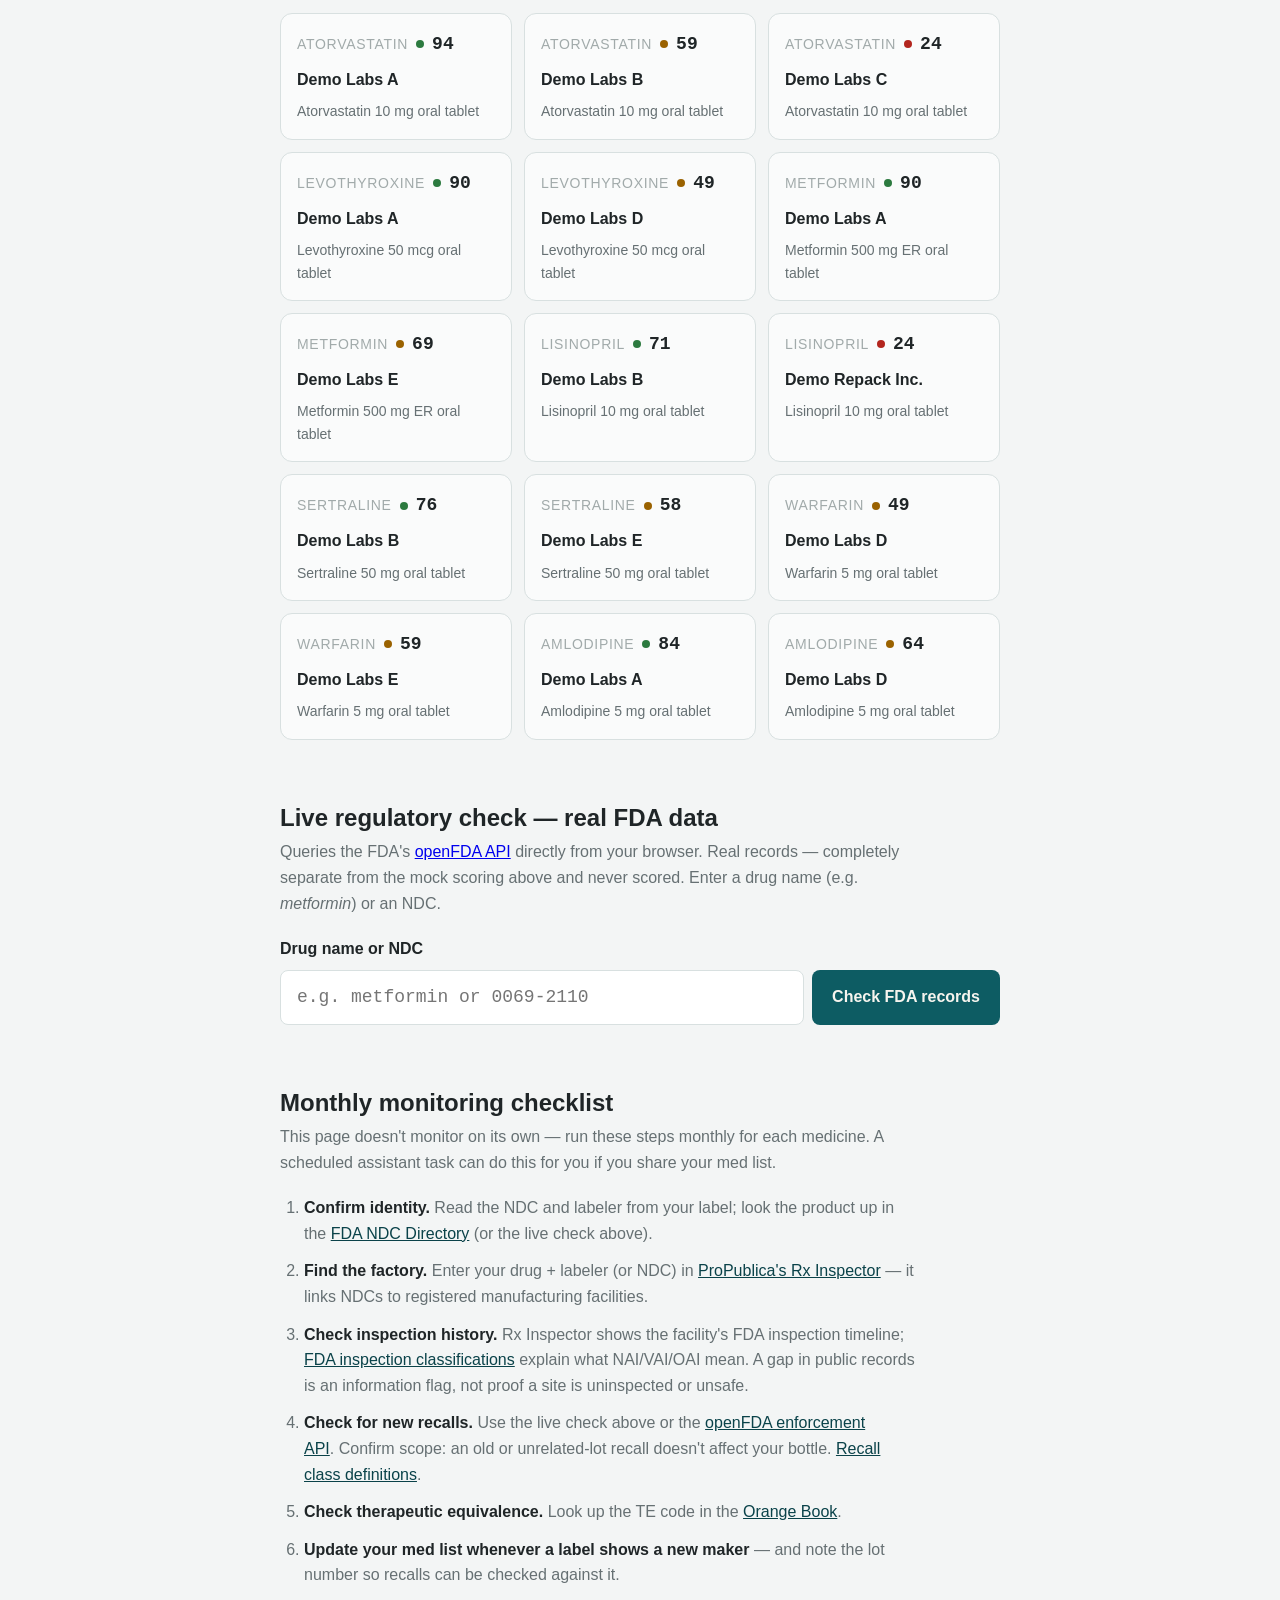
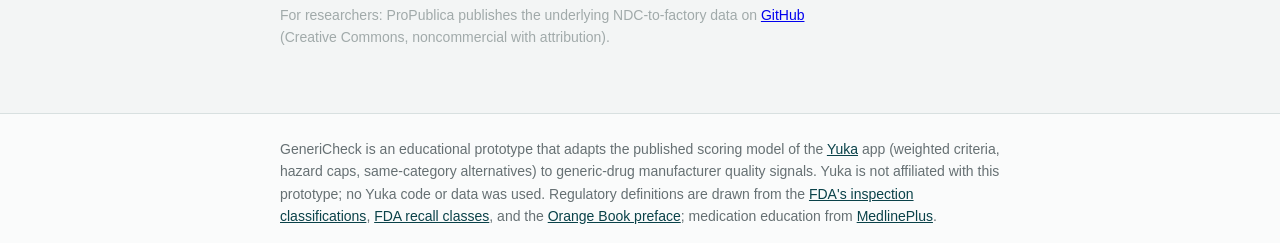
==== commit 3ae2d75e: "Assessment methodology upgrade: evidence-based identity, silent-switch education, neutral supply-cha" ====
--- a/index.html
+++ b/index.html
@@ -89,6 +89,40 @@
       <h2 id="catalogTitle">Mock catalog</h2>
       <p class="catalog-note">All 15 fictional products in the prototype database. Tap any card to grade it.</p>
       <div class="catalog-grid" id="catalogGrid"></div>
+    </section>
+
+    <section class="live-check" aria-labelledby="liveHeading">
+      <h2 id="liveHeading">Live regulatory check — real FDA data</h2>
+      <p class="catalog-note">
+        Queries the FDA's <a href="https://open.fda.gov/apis/drug/enforcement/" target="_blank" rel="noopener">openFDA API</a> directly from your browser.
+        Real records — completely separate from the mock scoring above and never scored. Enter a drug
+        name (e.g. <em>metformin</em>) or an NDC.
+      </p>
+      <form class="manual-form" id="liveForm">
+        <label class="field-label" for="liveInput">Drug name or NDC</label>
+        <div class="manual-row">
+          <input id="liveInput" class="code-input" name="liveQuery" autocomplete="off" placeholder="e.g. metformin or 0069-2110" spellcheck="false">
+          <button class="btn btn-primary" type="submit">Check FDA records</button>
+        </div>
+      </form>
+      <div id="liveResults"></div>
+    </section>
+
+    <section class="monitor" aria-labelledby="monitorHeading">
+      <h2 id="monitorHeading">Monthly monitoring checklist</h2>
+      <p class="catalog-note">This page doesn't monitor on its own — run these steps monthly for each medicine. A scheduled assistant task can do this for you if you share your med list.</p>
+      <ol class="checklist">
+        <li><strong>Confirm identity.</strong> Read the NDC and labeler from your label; look the product up in the <a href="https://www.fda.gov/drugs/drug-approvals-and-databases/national-drug-code-directory" target="_blank" rel="noopener">FDA NDC Directory</a> (or the live check above).</li>
+        <li><strong>Find the factory.</strong> Enter your drug + labeler (or NDC) in <a href="https://projects.propublica.org/rx-inspector/" target="_blank" rel="noopener">ProPublica's Rx Inspector</a> — it links NDCs to registered manufacturing facilities.</li>
+        <li><strong>Check inspection history.</strong> Rx Inspector shows the facility's FDA inspection timeline; <a href="https://www.fda.gov/inspections-compliance-enforcement-and-criminal-investigations/inspection-basics/inspection-classifications" target="_blank" rel="noopener">FDA inspection classifications</a> explain what NAI/VAI/OAI mean. A gap in public records is an information flag, not proof a site is uninspected or unsafe.</li>
+        <li><strong>Check for new recalls.</strong> Use the live check above or the <a href="https://open.fda.gov/apis/drug/enforcement/" target="_blank" rel="noopener">openFDA enforcement API</a>. Confirm scope: an old or unrelated-lot recall doesn't affect your bottle. <a href="https://www.fda.gov/safety/industry-guidance-recalls/recalls-background-and-definitions" target="_blank" rel="noopener">Recall class definitions</a>.</li>
+        <li><strong>Check therapeutic equivalence.</strong> Look up the TE code in the <a href="https://www.fda.gov/drugs/drug-approvals-and-databases/approved-drug-products-therapeutic-equivalence-evaluations-orange-book" target="_blank" rel="noopener">Orange Book</a>.</li>
+        <li><strong>Update your med list whenever a label shows a new maker</strong> — and note the lot number so recalls can be checked against it.</li>
+      </ol>
+      <p class="recs-note">
+        For researchers: ProPublica publishes the underlying NDC-to-factory data on
+        <a href="https://github.com/propublica/rx-inspector-data" target="_blank" rel="noopener">GitHub</a> (Creative Commons, noncommercial with attribution).
+      </p>
     </section>
   </main>
 
@@ -149,6 +183,20 @@
         <li><span class="dot dot-yellow" aria-hidden="true"></span>40–69 — Mixed quality signals</li>
         <li><span class="dot dot-red" aria-hidden="true"></span>0–39 — Serious quality concerns</li>
       </ul>
+      <h3>Identity and evidence</h3>
+      <p>
+        The NDC confirms the product and labeler — not the factory. Maker identity needs facility-level
+        records (Rx Inspector links NDCs to registered factories); when records can't establish it,
+        the answer is "unconfirmed", never a guess. A list of a company's plants doesn't prove which
+        made your lot, and single-plant production is a supply-chain fact, not a quality verdict.
+      </p>
+      <h3>Live vs. mock boundary</h3>
+      <p>
+        The live check fetches real records from the FDA's openFDA API and never scores or ranks
+        them. "No matching records" means none found in that query — not "no recalls exist".
+        Findings are scoped to product, facility, lots, and dates; applicability to your medicine is
+        confirmed, possible, or unconfirmed.
+      </p>
       <h3>Alternatives</h3>
       <p>
         Below <strong>60</strong>, the app lists up to three labelers of the <strong>same active
--- a/styles.css
+++ b/styles.css
@@ -117,7 +117,7 @@
   position: sticky; top: 0; z-index: 20;
 }
 .header-inner {
-  max-width: 820px; margin: 0 auto;
+  max-width: 760px; margin: 0 auto;
   padding: var(--space-3) var(--space-5);
   display: flex; align-items: center; justify-content: space-between; gap: var(--space-4);
 }
@@ -138,7 +138,7 @@
 .intro-lede { margin-top: var(--space-3); color: var(--muted); max-width: 58ch; }
 .demo-note {
   margin-top: var(--space-4);
-  font-size: var(--text-sm); color: var(--faint);
+  font-size: var(--text-sm); color: var(--muted);
   border-left: 2px solid var(--border);
   padding-left: var(--space-3);
 }
@@ -432,7 +432,7 @@
   border-bottom: 1px solid var(--border);
 }
 .disclaimer-bar p {
-  max-width: 820px; margin: 0 auto;
+  max-width: 760px; margin: 0 auto;
   padding: var(--space-3) var(--space-5);
   font-size: var(--text-xs); color: var(--accent-ink);
 }
@@ -519,3 +519,61 @@
   .manual-row { flex-direction: column; }
   .manual-row .btn { width: 100%; }
 }
+
+/* Silent-switch callout */
+.switch-callout {
+  margin-top: var(--space-6);
+  background: var(--accent-soft);
+  color: var(--accent-ink);
+  border-radius: var(--radius-md);
+  padding: var(--space-4) var(--space-5);
+  font-size: var(--text-sm);
+}
+.switch-callout strong { color: inherit; }
+
+/* Supply-chain profile */
+.supply-chain {
+  margin-top: var(--space-6);
+  padding: var(--space-4) var(--space-5);
+  background: var(--surface-2);
+  border: 1px dashed var(--border);
+  border-radius: var(--radius-lg);
+}
+.supply-chain h3 { font-size: var(--text-sm); color: var(--muted); margin-bottom: var(--space-2); }
+
+/* Live check section */
+.live-check { margin-top: var(--space-16); }
+.live-check h2 { font-size: var(--text-lg); font-weight: 700; }
+.live-card {
+  margin-top: var(--space-4);
+  background: var(--surface);
+  border: 1px solid var(--border);
+  border-radius: var(--radius-lg);
+  padding: var(--space-5);
+}
+.live-card h4 { font-size: var(--text-sm); margin-bottom: var(--space-3); }
+.live-row { font-size: var(--text-sm); color: var(--muted); margin-bottom: var(--space-2); }
+.live-row strong { color: var(--ink); }
+.live-recall {
+  padding: var(--space-3) 0;
+  border-top: 1px solid var(--border);
+}
+.live-recall:first-of-type { border-top: none; }
+.live-status { margin-top: var(--space-4); font-size: var(--text-sm); color: var(--muted); }
+.live-status.is-error { color: var(--red); }
+
+/* Monitoring checklist */
+.monitor { margin-top: var(--space-16); }
+.monitor h2 { font-size: var(--text-lg); font-weight: 700; }
+.checklist {
+  margin: var(--space-4) 0 0;
+  padding-left: var(--space-6);
+  display: grid;
+  gap: var(--space-3);
+  font-size: var(--text-sm);
+  color: var(--muted);
+  max-width: 72ch;
+}
+.checklist strong { color: var(--ink); }
+.checklist a { color: var(--accent-ink); }
+.monitor .recs-note { margin-top: var(--space-4); }
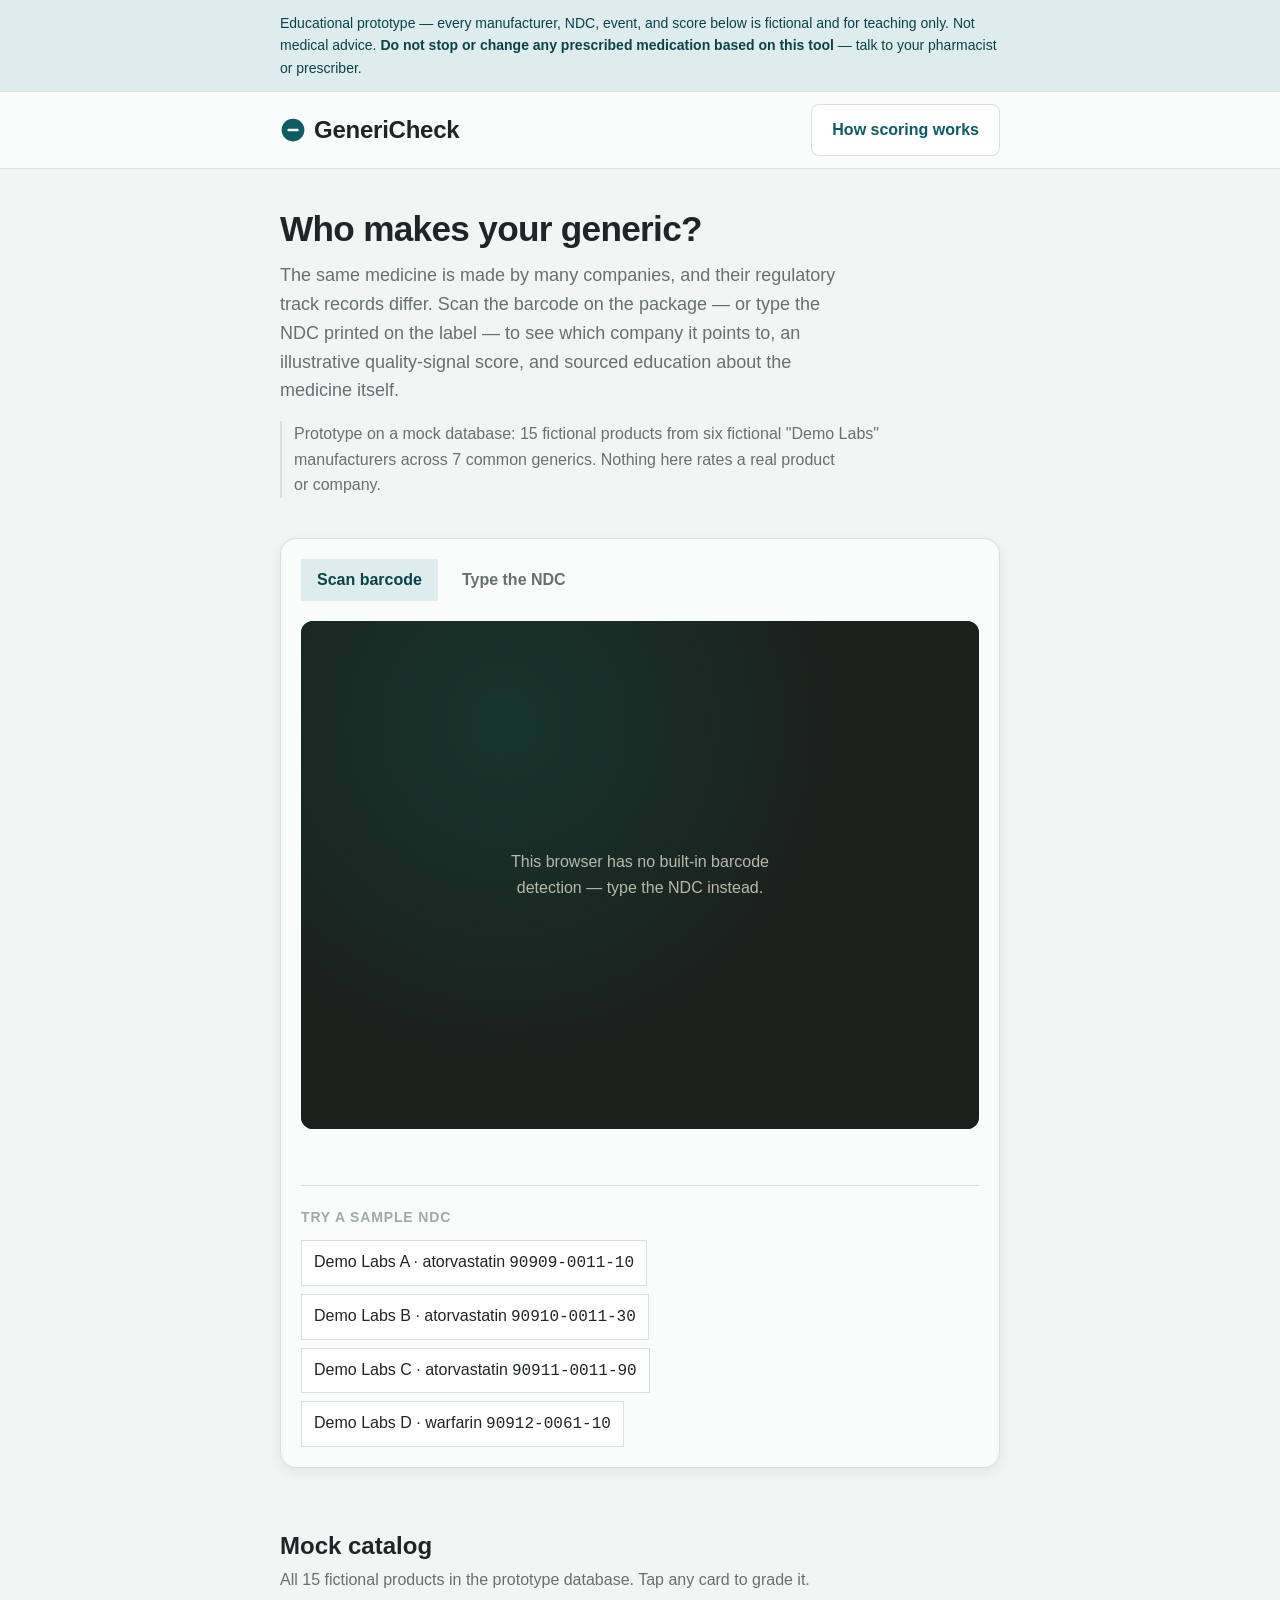
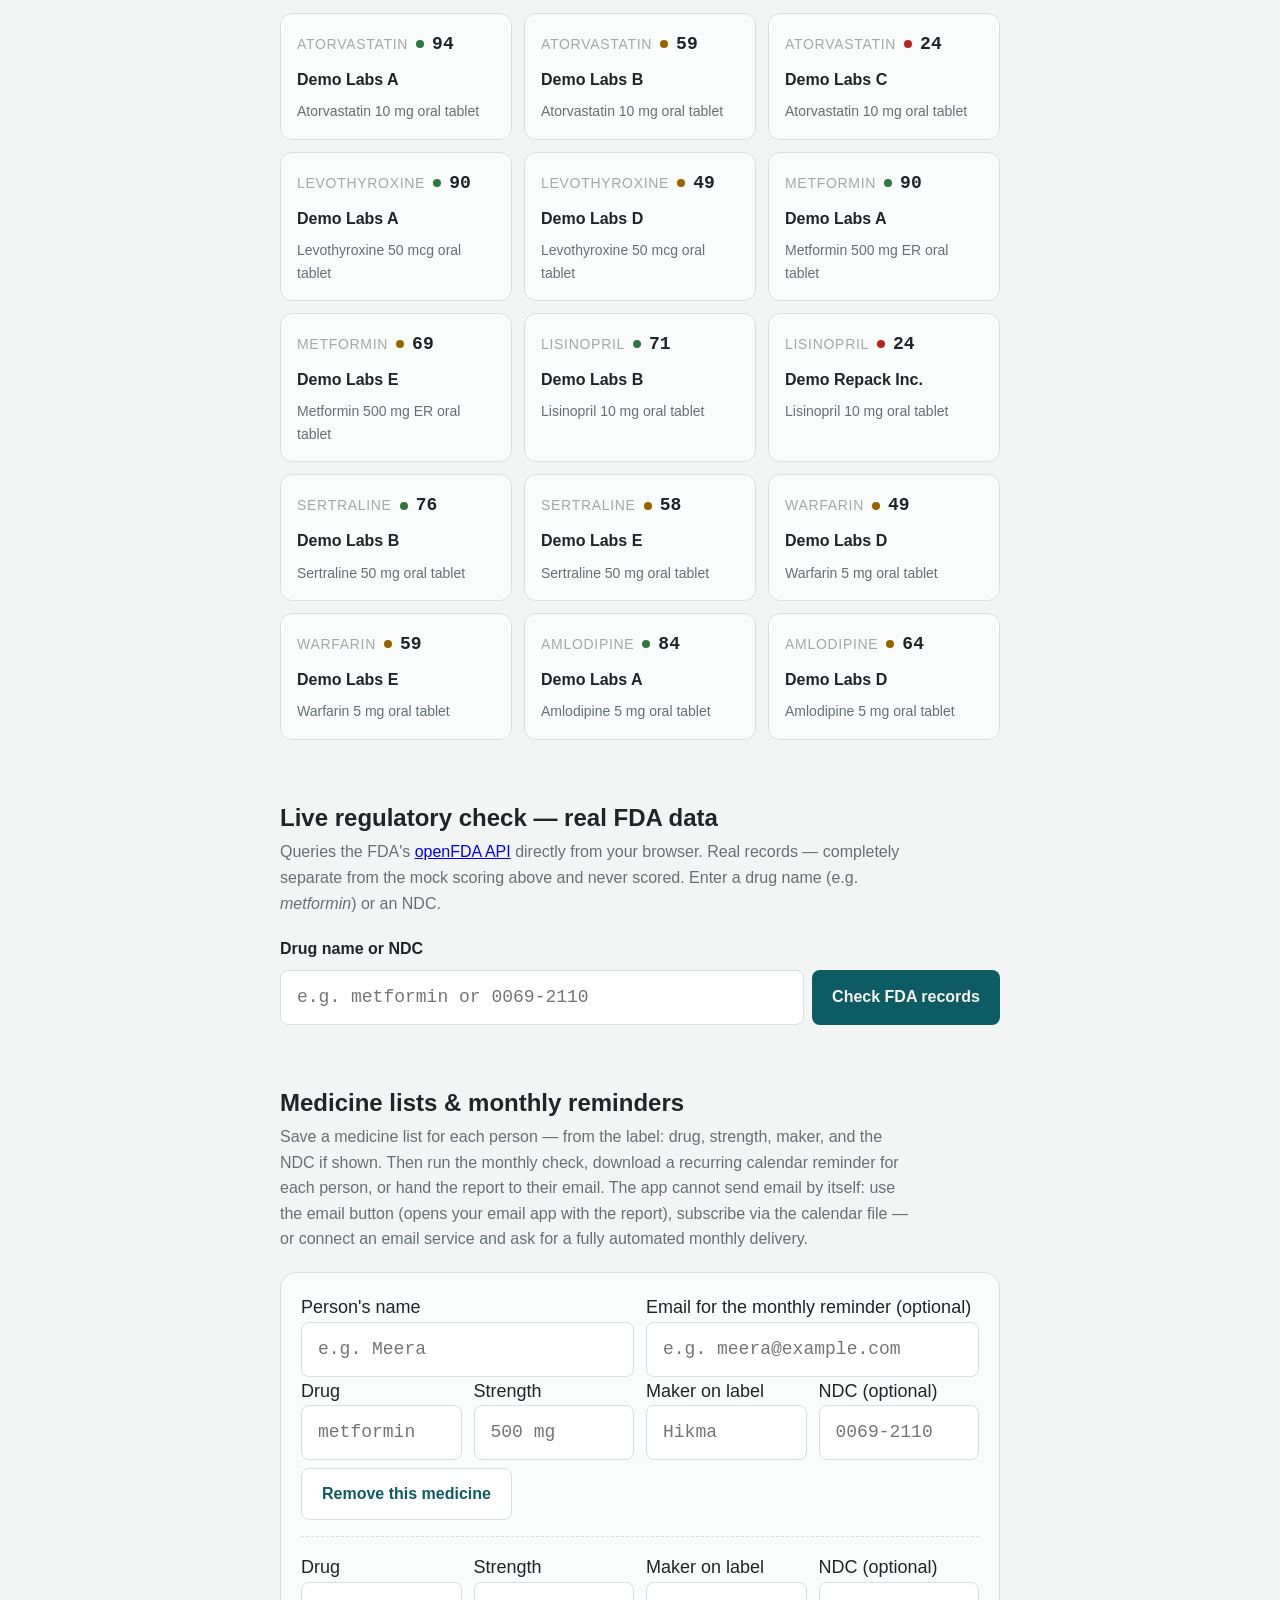
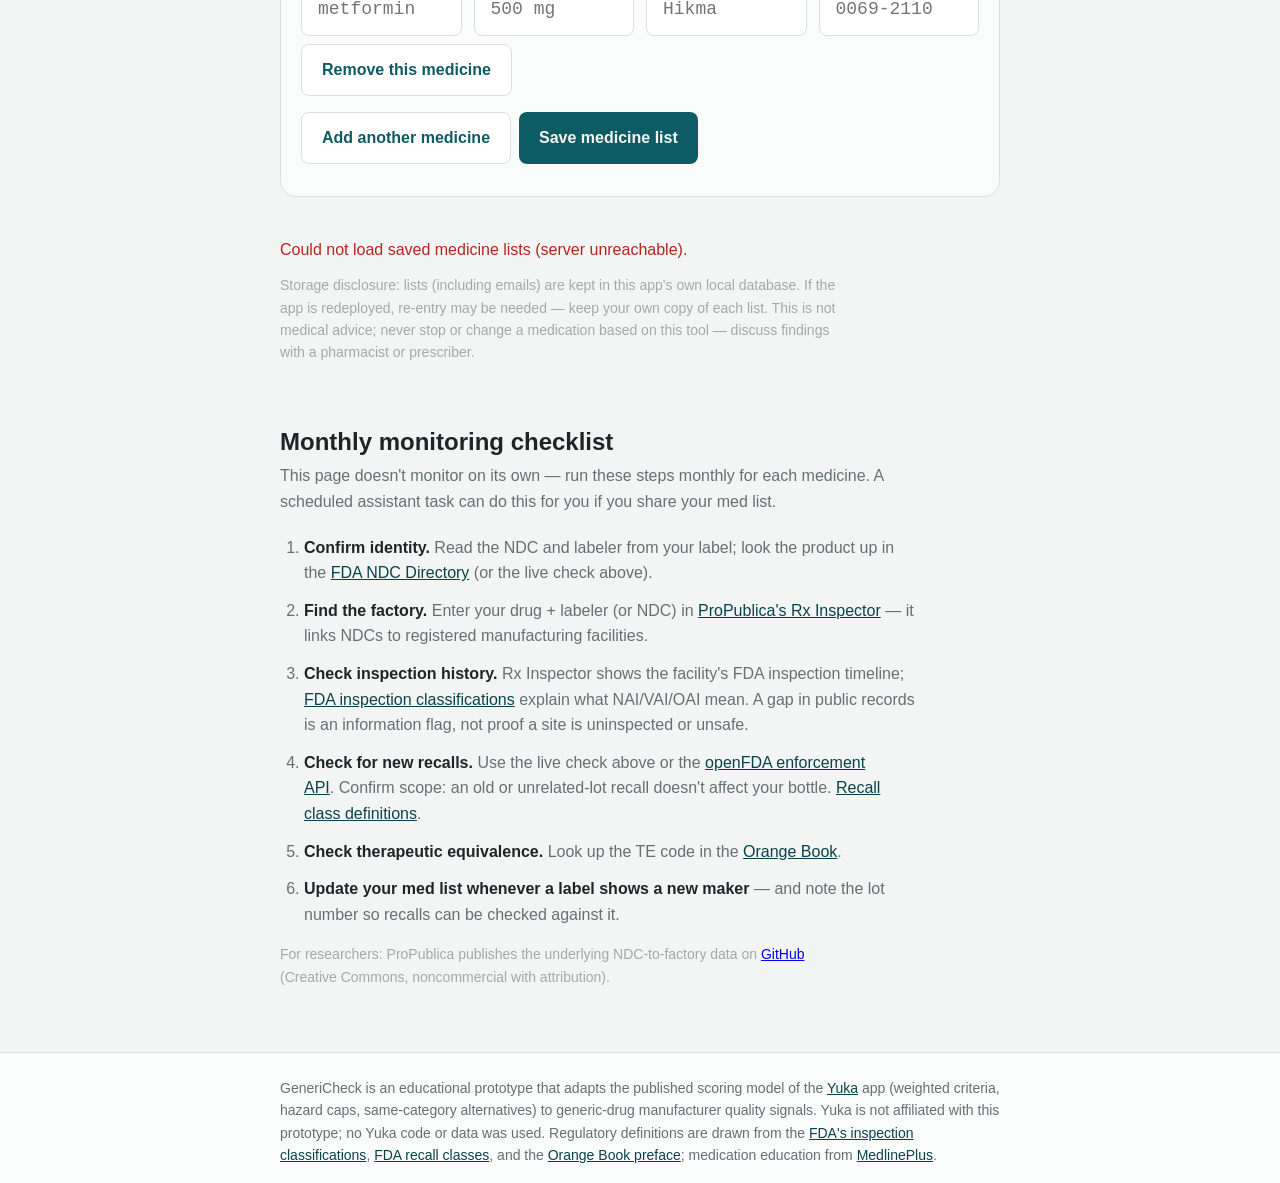
==== commit 4191996f: "Medicine lists: multi-person input, monthly reports via openFDA, .ics reminders, email handoff" ====
--- a/index.html
+++ b/index.html
@@ -106,6 +106,44 @@
         </div>
       </form>
       <div id="liveResults"></div>
+    </section>
+
+    <section class="medlists" aria-labelledby="mlHeading">
+      <h2 id="mlHeading">Medicine lists & monthly reminders</h2>
+      <p class="catalog-note">
+        Save a medicine list for each person — from the label: drug, strength, maker, and the NDC if shown.
+        Then run the monthly check, download a recurring calendar reminder for each person, or hand the report
+        to their email. The app cannot send email by itself: use the email button (opens your email app with the
+        report), subscribe via the calendar file — or connect an email service and ask for a fully automated monthly delivery.
+      </p>
+
+      <form class="medlist-form" id="medListForm">
+        <div class="ml-person-row">
+          <div class="ml-field">
+            <label class="field-label" for="mlName">Person's name</label>
+            <input id="mlName" class="code-input" name="personName" autocomplete="off" placeholder="e.g. Meera" required>
+          </div>
+          <div class="ml-field">
+            <label class="field-label" for="mlEmail">Email for the monthly reminder (optional)</label>
+            <input id="mlEmail" class="code-input" name="email" type="email" autocomplete="off" placeholder="e.g. meera@example.com">
+          </div>
+        </div>
+        <div id="mlMedRows"></div>
+        <div class="ml-actions">
+          <button class="btn btn-ghost" id="mlAddRow" type="button">Add another medicine</button>
+          <button class="btn btn-primary" id="mlSubmit" type="submit">Save medicine list</button>
+        </div>
+        <p class="recs-note" id="mlStatus" role="status" aria-live="polite"></p>
+      </form>
+
+      <div id="medLists" class="ml-saved"></div>
+      <div id="medReport" hidden></div>
+
+      <p class="recs-note">
+        Storage disclosure: lists (including emails) are kept in this app's own local database. If the app is
+        redeployed, re-entry may be needed — keep your own copy of each list. This is not medical advice; never
+        stop or change a medication based on this tool — discuss findings with a pharmacist or prescriber.
+      </p>
     </section>
 
     <section class="monitor" aria-labelledby="monitorHeading">
--- a/styles.css
+++ b/styles.css
@@ -577,3 +577,43 @@
 .checklist strong { color: var(--ink); }
 .checklist a { color: var(--accent-ink); }
 .monitor .recs-note { margin-top: var(--space-4); }
+
+/* Medicine lists */
+.medlists { margin-top: var(--space-16); }
+.medlists h2 { font-size: var(--text-lg); font-weight: 700; }
+.medlist-form {
+  margin-top: var(--space-4);
+  background: var(--surface);
+  border: 1px solid var(--border);
+  border-radius: var(--radius-xl);
+  padding: var(--space-5);
+}
+.ml-person-row { display: grid; grid-template-columns: 1fr 1fr; gap: var(--space-3); }
+.ml-med-row {
+  margin-top: var(--space-4);
+  padding-top: var(--space-4);
+  border-top: 1px dashed var(--border);
+}
+.ml-med-row:first-child { border-top: none; padding-top: 0; margin-top: 0; }
+.ml-med-grid { display: grid; grid-template-columns: repeat(auto-fit, minmax(150px, 1fr)); gap: var(--space-3); }
+.ml-med-row .ml-remove { margin-top: var(--space-2); }
+.ml-med-field .code-input { width: 100%; min-width: 0; }
+.ml-actions { display: flex; flex-wrap: wrap; gap: var(--space-2); margin-top: var(--space-4); }
+.ml-saved { margin-top: var(--space-6); display: grid; gap: var(--space-3); }
+.ml-card {
+  background: var(--surface);
+  border: 1px solid var(--border);
+  border-radius: var(--radius-lg);
+  padding: var(--space-4) var(--space-5);
+}
+.ml-card-head { display: flex; justify-content: space-between; align-items: baseline; gap: var(--space-3); flex-wrap: wrap; }
+.ml-name { font-weight: 700; }
+.ml-email { color: var(--muted); font-size: var(--text-sm); margin-left: var(--space-2); }
+.ml-count { font-size: var(--text-xs); color: var(--faint); }
+.ml-card .ml-actions { margin-top: var(--space-3); }
+#medReport { margin-top: var(--space-6); }
+.ml-field .code-input { width: 100%; }
+
+@media (max-width: 640px) {
+  .ml-person-row { grid-template-columns: 1fr; }
+}
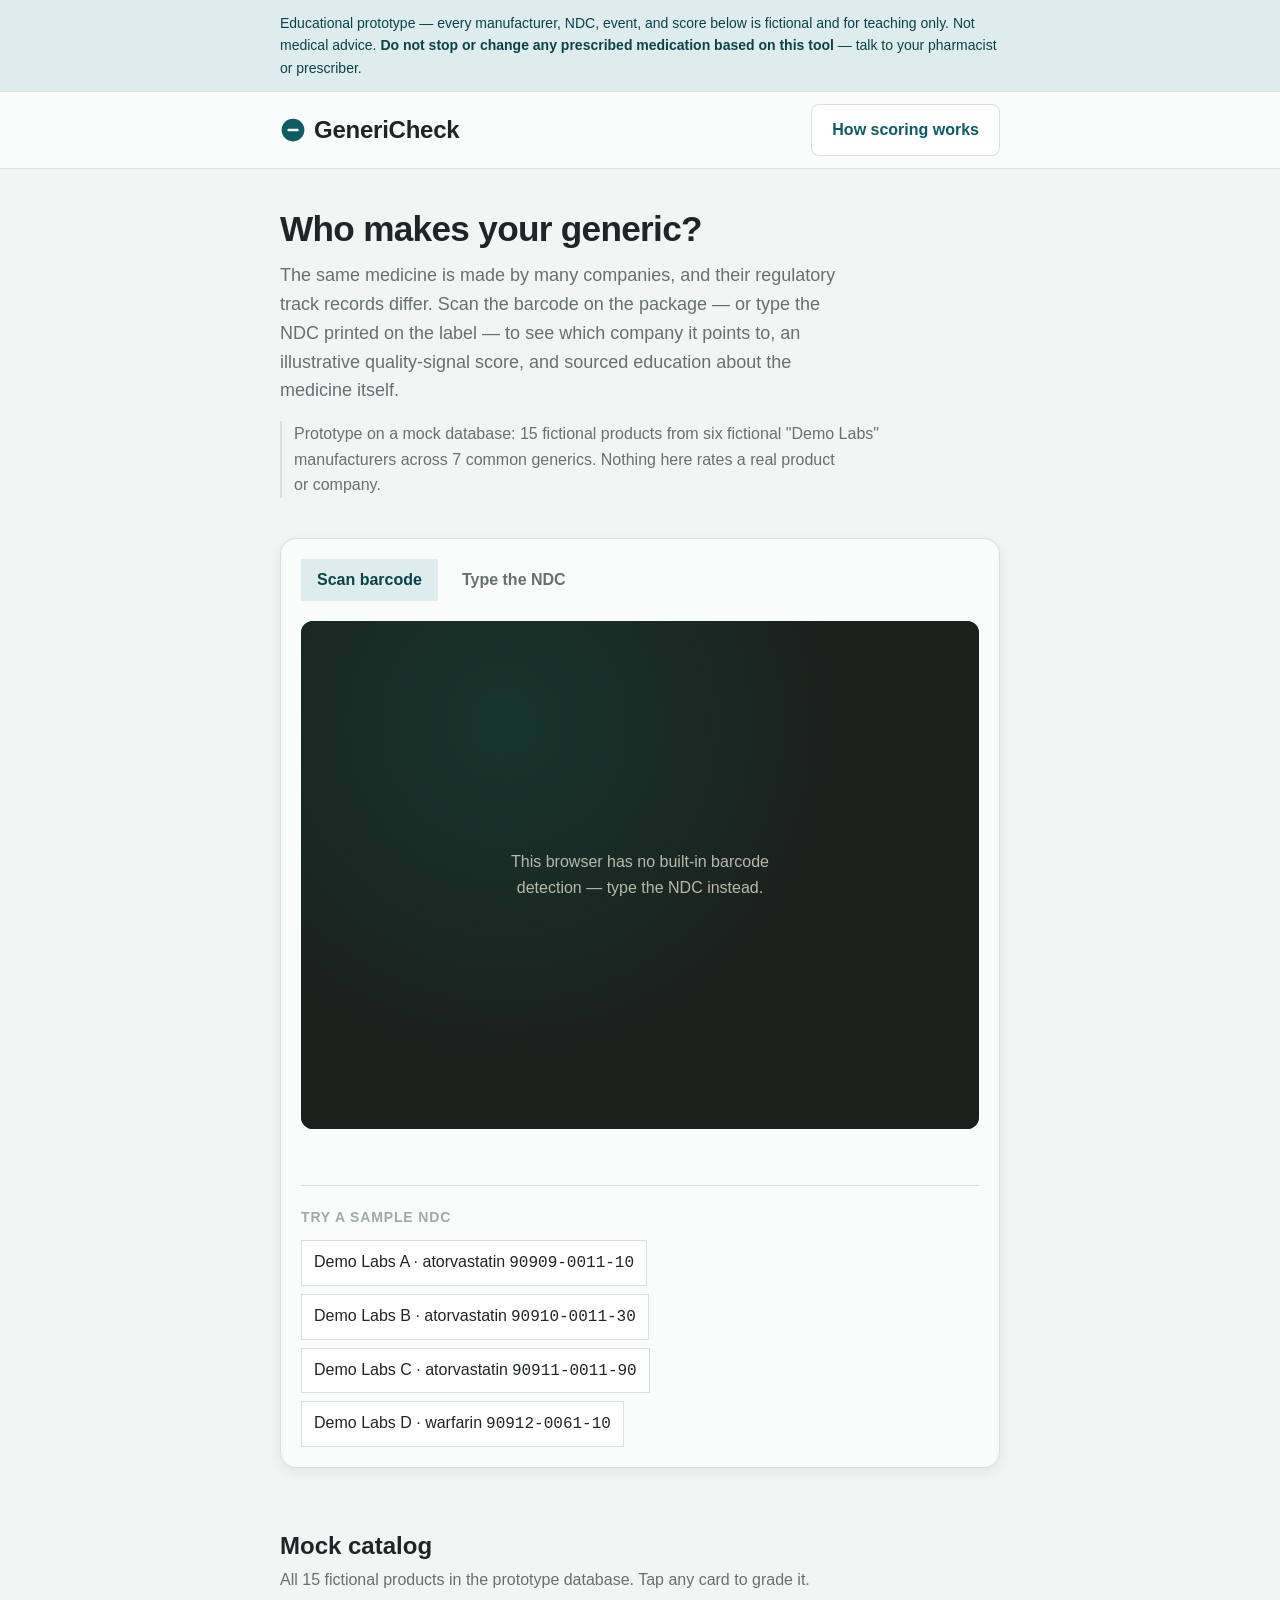
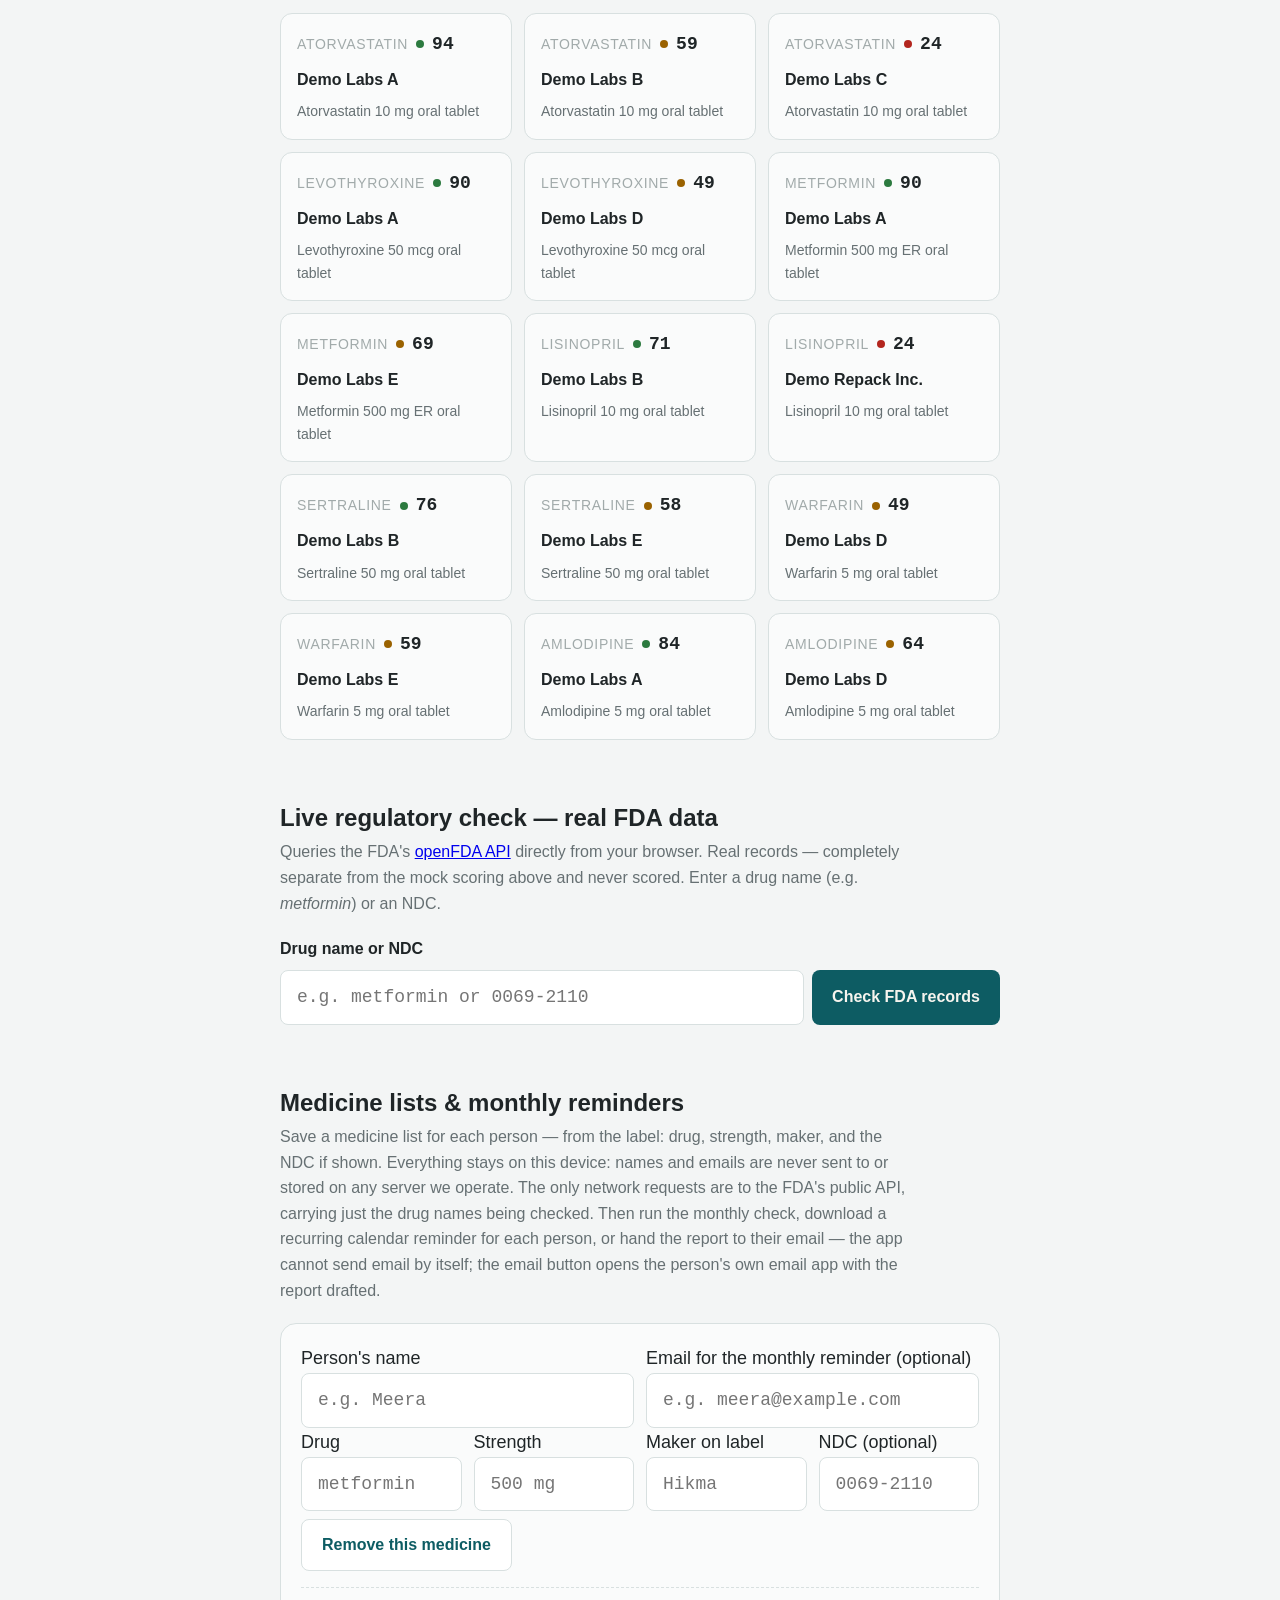
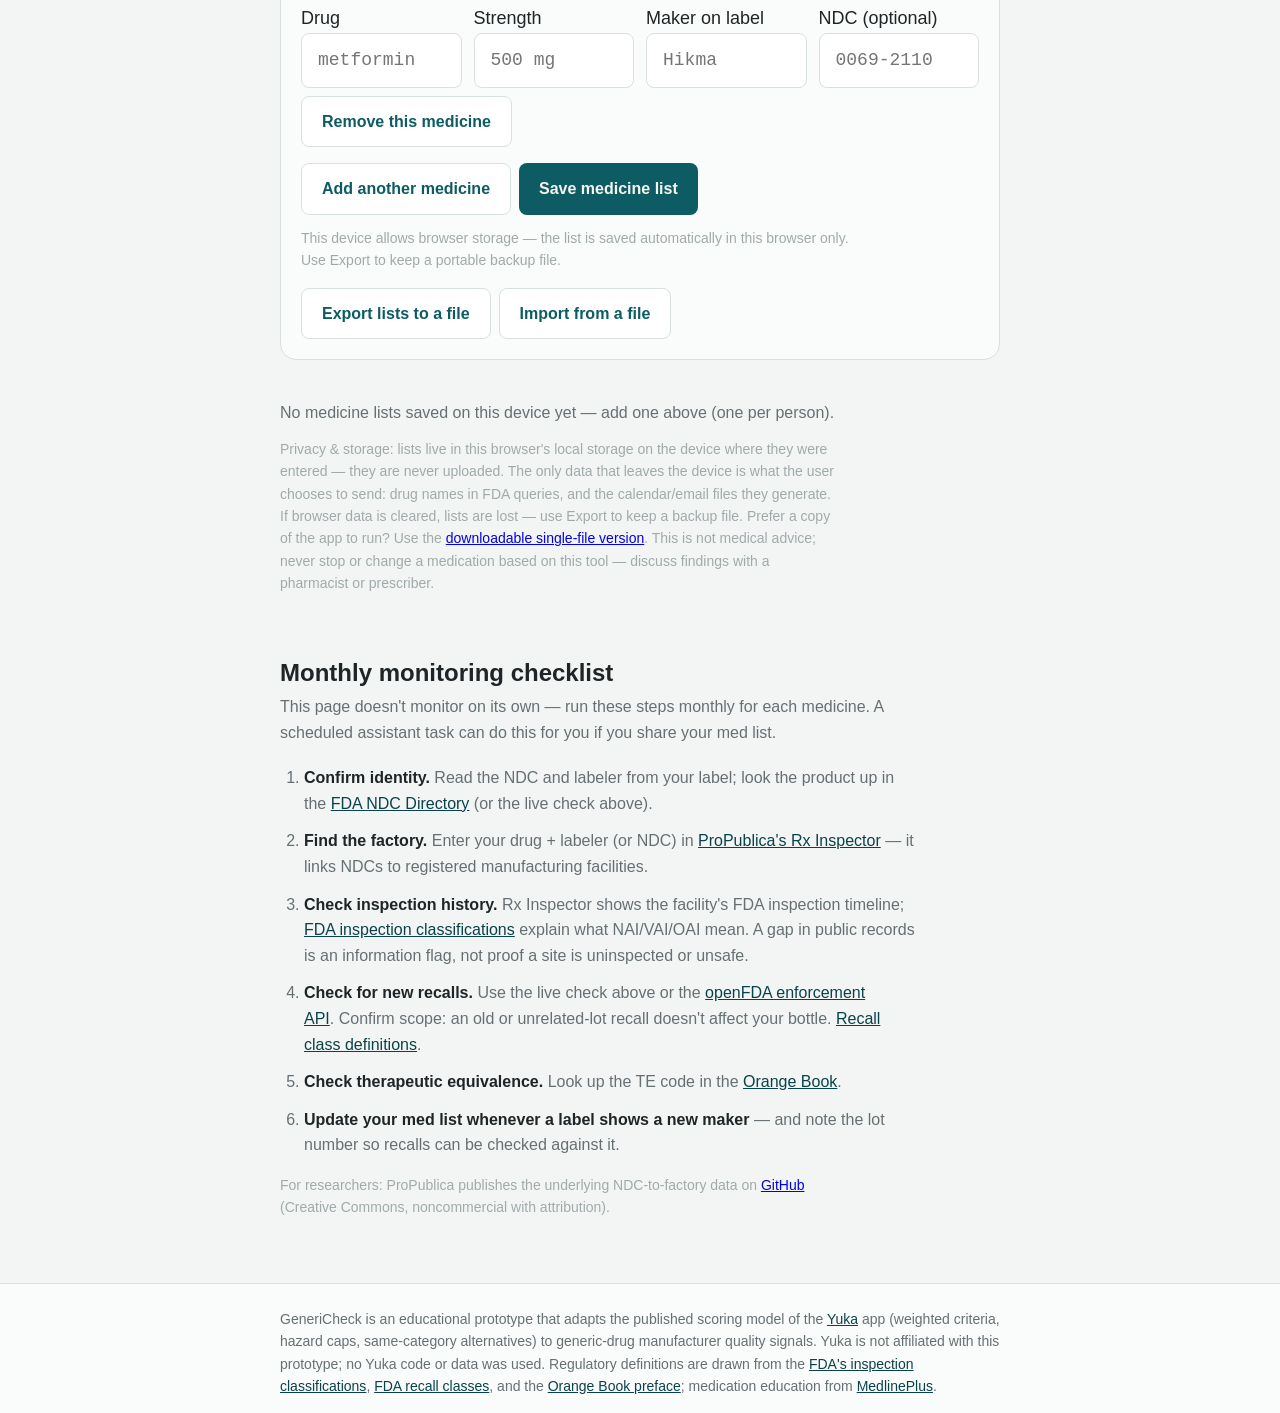
==== commit ac04f501: "Local-first medicine lists: browser storage + file export/import, client-side reports, no backend, s" ====
--- a/index.html
+++ b/index.html
@@ -112,9 +112,11 @@
       <h2 id="mlHeading">Medicine lists & monthly reminders</h2>
       <p class="catalog-note">
         Save a medicine list for each person — from the label: drug, strength, maker, and the NDC if shown.
+        Everything stays on this device: names and emails are never sent to or stored on any server we operate.
+        The only network requests are to the FDA's public API, carrying just the drug names being checked.
         Then run the monthly check, download a recurring calendar reminder for each person, or hand the report
-        to their email. The app cannot send email by itself: use the email button (opens your email app with the
-        report), subscribe via the calendar file — or connect an email service and ask for a fully automated monthly delivery.
+        to their email — the app cannot send email by itself; the email button opens the person's own email app
+        with the report drafted.
       </p>
 
       <form class="medlist-form" id="medListForm">
@@ -134,15 +136,24 @@
           <button class="btn btn-primary" id="mlSubmit" type="submit">Save medicine list</button>
         </div>
         <p class="recs-note" id="mlStatus" role="status" aria-live="polite"></p>
+        <p class="recs-note" id="mlStorageNote"></p>
+        <div class="ml-actions">
+          <button class="btn btn-ghost" id="mlExport" type="button">Export lists to a file</button>
+          <button class="btn btn-ghost" id="mlImport" type="button">Import from a file</button>
+          <input id="mlImportFile" type="file" accept="application/json,.json" hidden>
+        </div>
       </form>
 
       <div id="medLists" class="ml-saved"></div>
       <div id="medReport" hidden></div>
 
       <p class="recs-note">
-        Storage disclosure: lists (including emails) are kept in this app's own local database. If the app is
-        redeployed, re-entry may be needed — keep your own copy of each list. This is not medical advice; never
-        stop or change a medication based on this tool — discuss findings with a pharmacist or prescriber.
+        Privacy & storage: lists live in this browser's local storage on the device where they were entered —
+        they are never uploaded. The only data that leaves the device is what the user chooses to send: drug
+        names in FDA queries, and the calendar/email files they generate. If browser data is cleared, lists
+        are lost — use Export to keep a backup file. Prefer a copy of the app to run? Use the
+        <a href="standalone.html" download>downloadable single-file version</a>. This is not medical advice;
+        never stop or change a medication based on this tool — discuss findings with a pharmacist or prescriber.
       </p>
     </section>
 
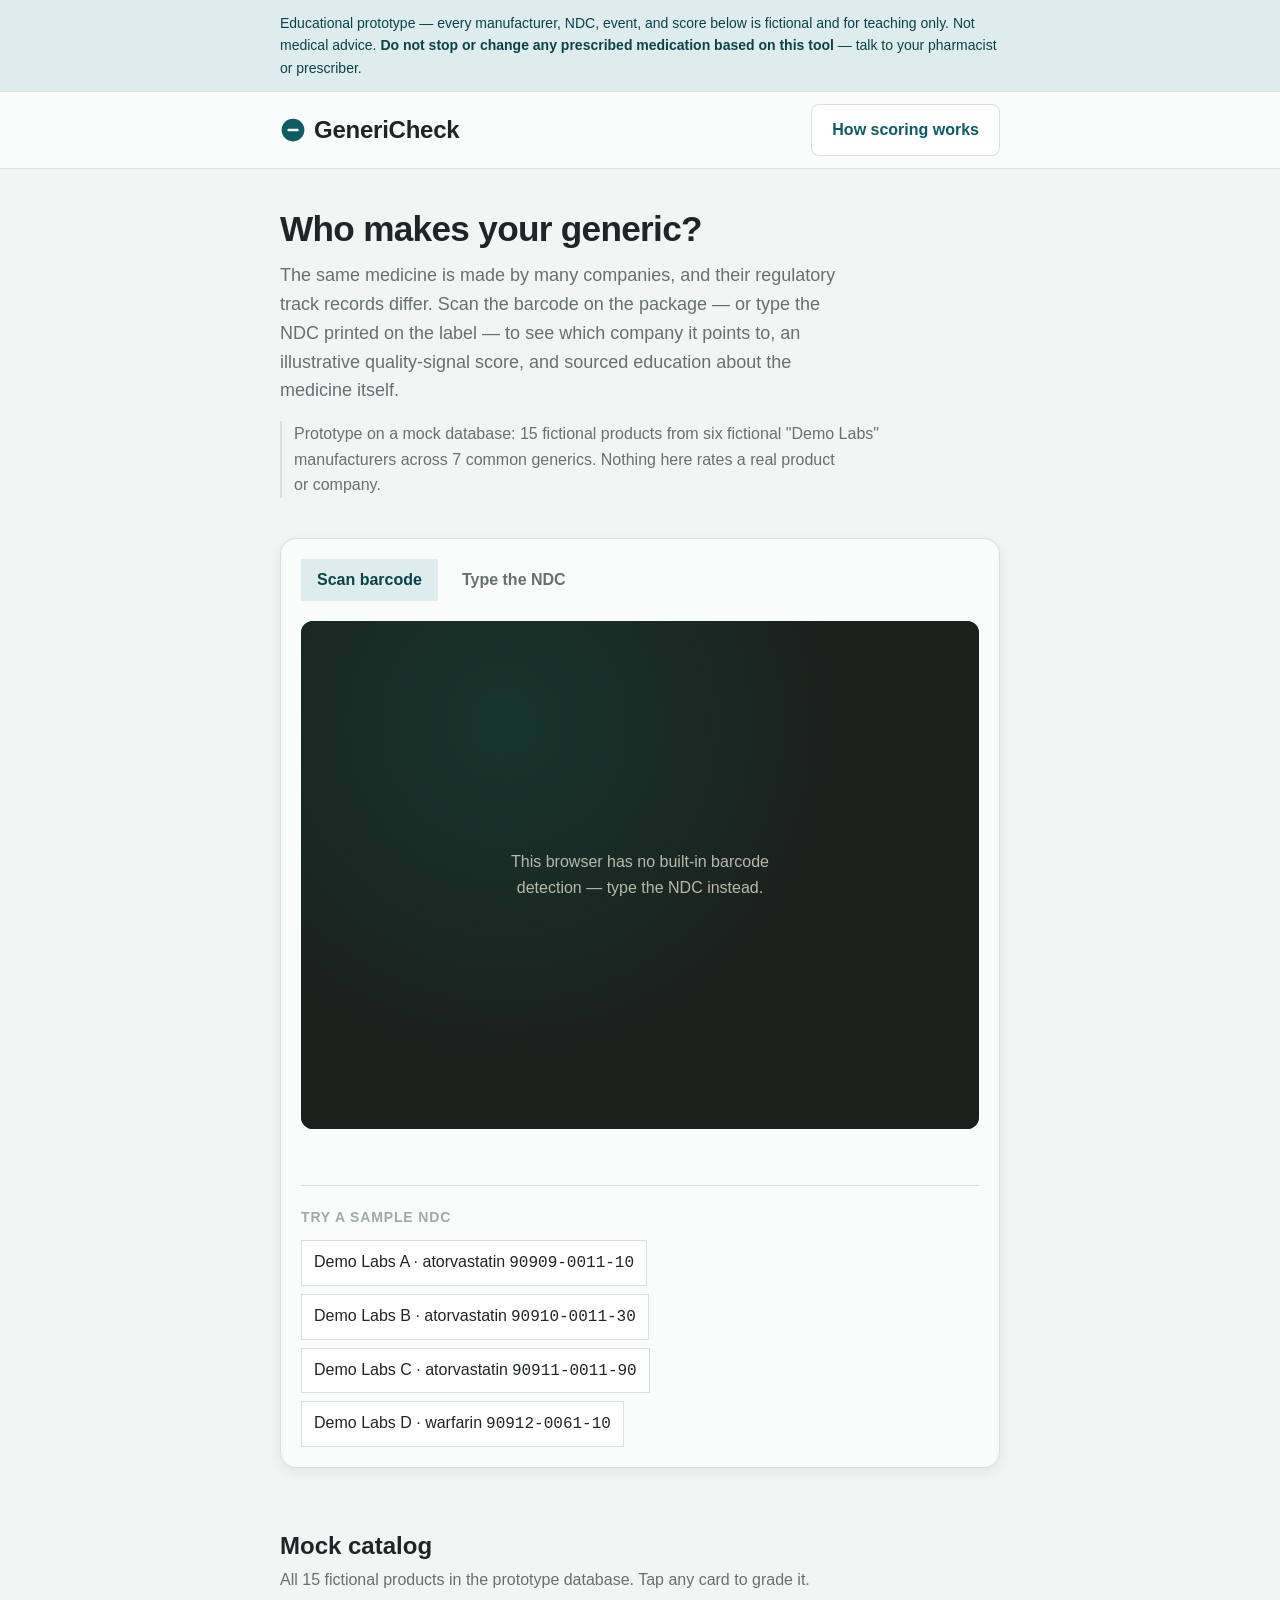
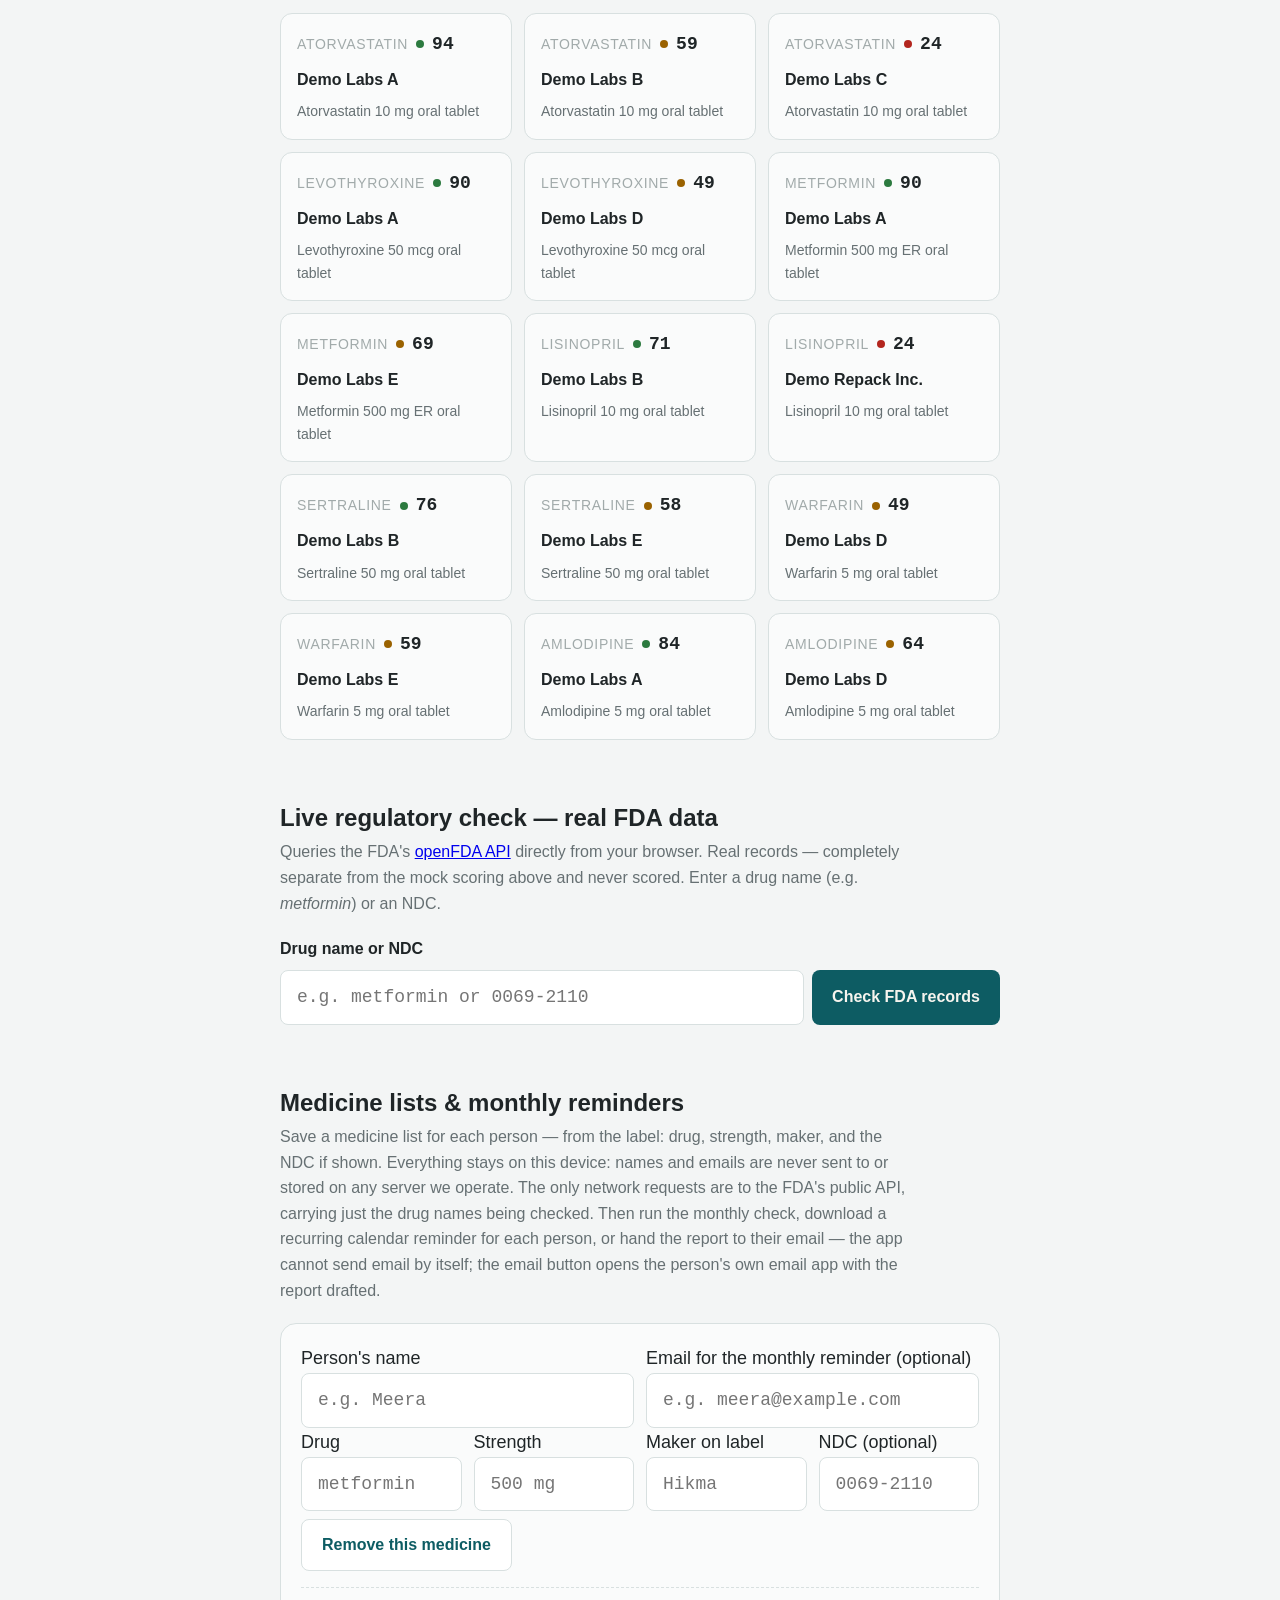
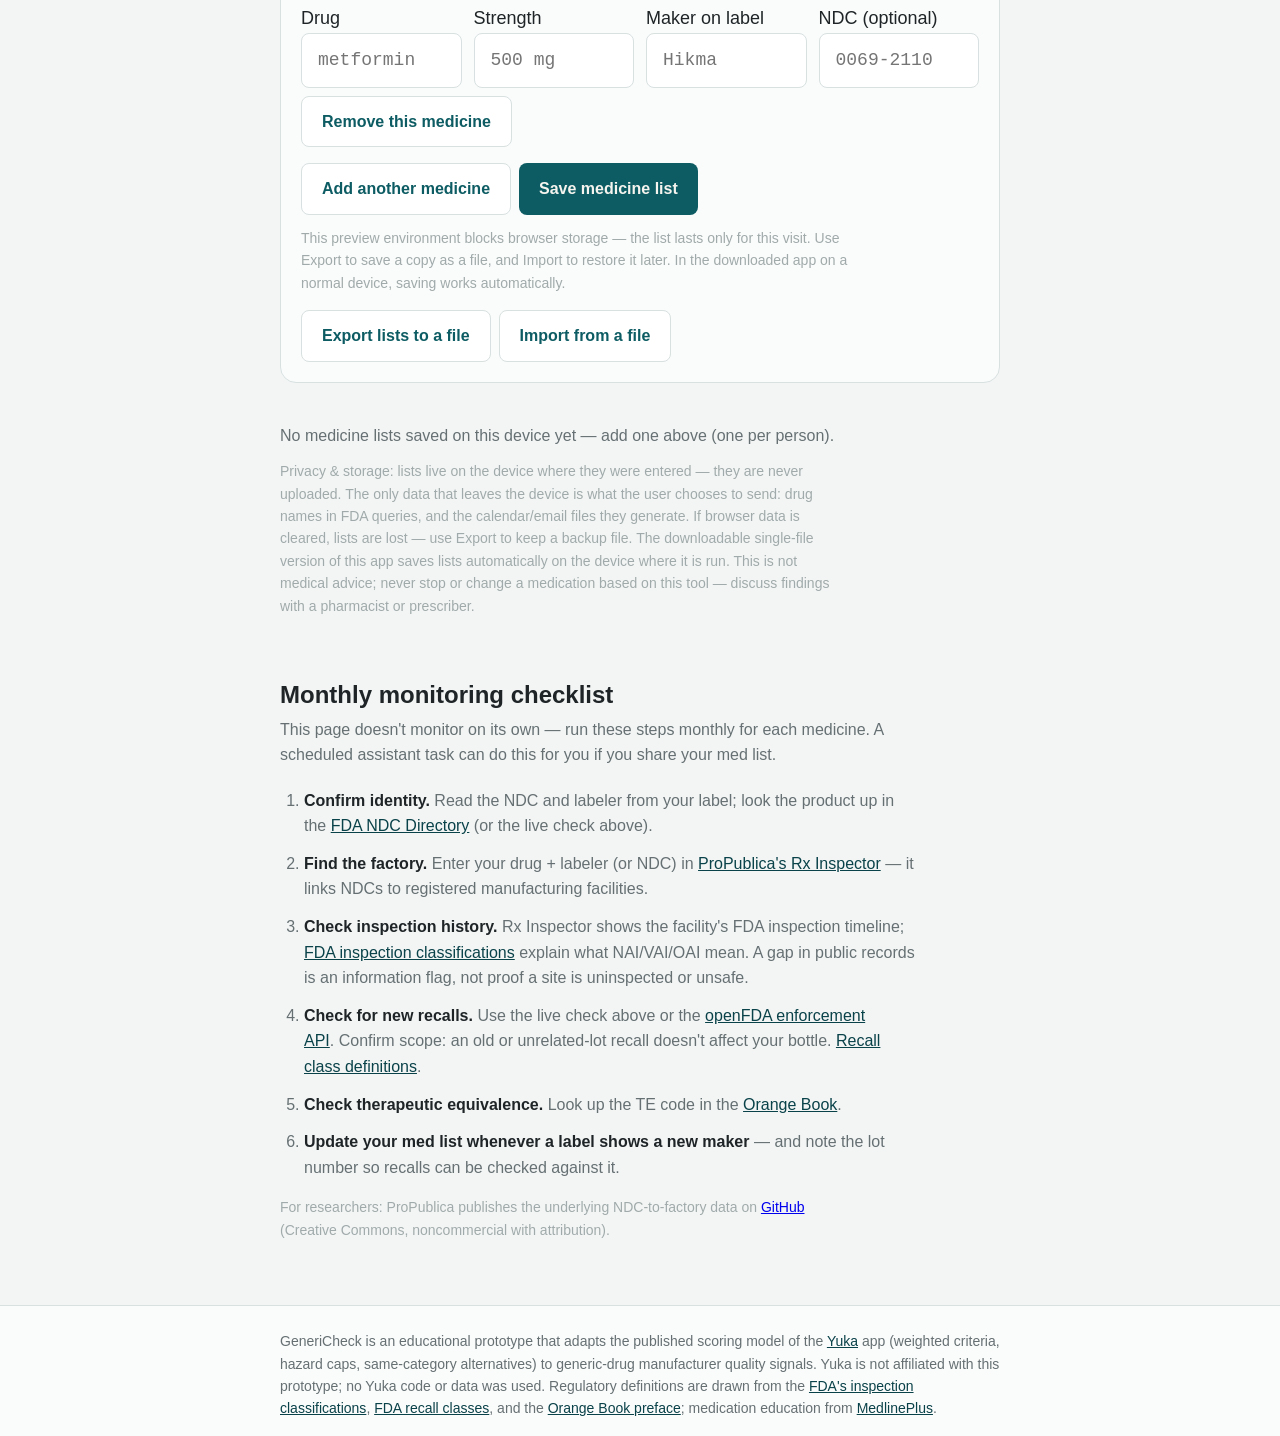
==== commit 03f0b540: "Storage adapter: preview-safe in-memory lists with export/import; standalone build with device auto-" ====
--- a/index.html
+++ b/index.html
@@ -148,12 +148,12 @@
       <div id="medReport" hidden></div>
 
       <p class="recs-note">
-        Privacy & storage: lists live in this browser's local storage on the device where they were entered —
-        they are never uploaded. The only data that leaves the device is what the user chooses to send: drug
-        names in FDA queries, and the calendar/email files they generate. If browser data is cleared, lists
-        are lost — use Export to keep a backup file. Prefer a copy of the app to run? Use the
-        <a href="standalone.html" download>downloadable single-file version</a>. This is not medical advice;
-        never stop or change a medication based on this tool — discuss findings with a pharmacist or prescriber.
+        Privacy & storage: lists live on the device where they were entered — they are never uploaded.
+        The only data that leaves the device is what the user chooses to send: drug names in FDA queries,
+        and the calendar/email files they generate. If browser data is cleared, lists are lost — use Export
+        to keep a backup file. The downloadable single-file version of this app saves lists automatically
+        on the device where it is run. This is not medical advice; never stop or change a medication based on
+        this tool — discuss findings with a pharmacist or prescriber.
       </p>
     </section>
 
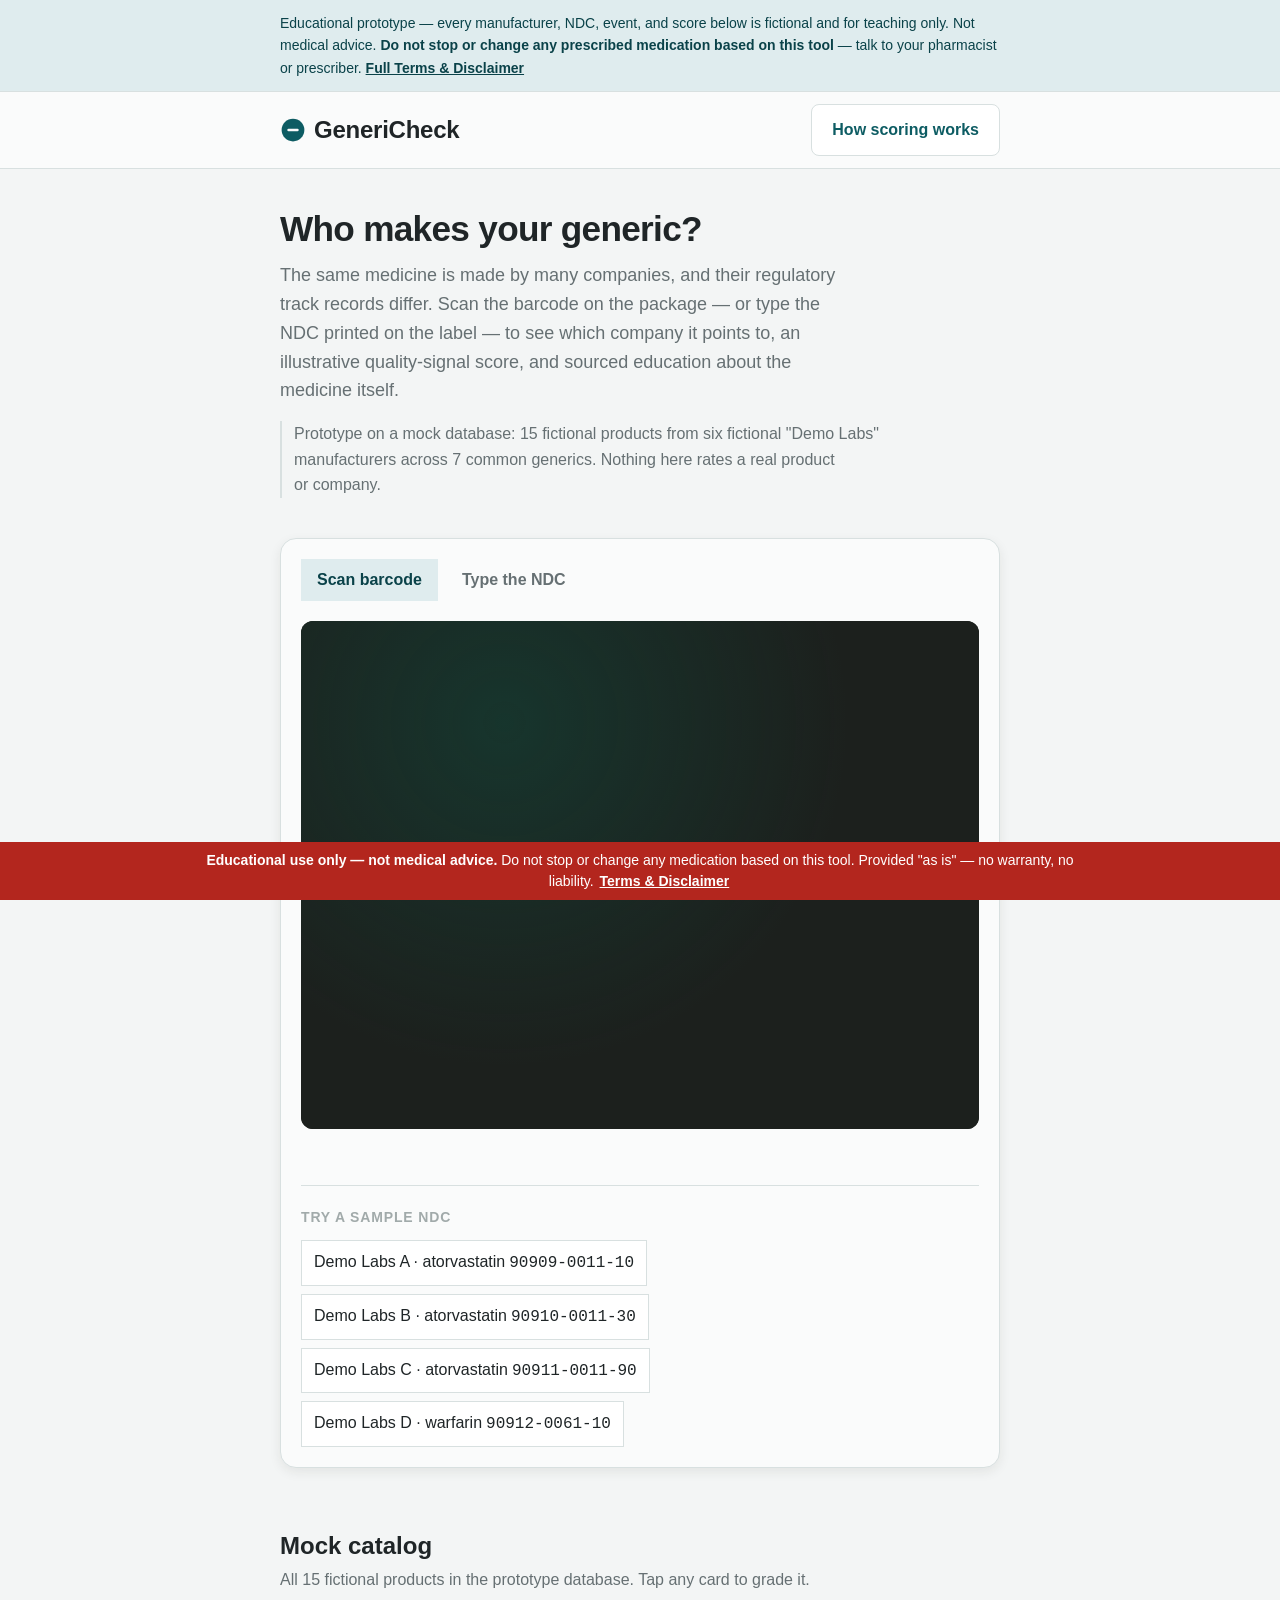
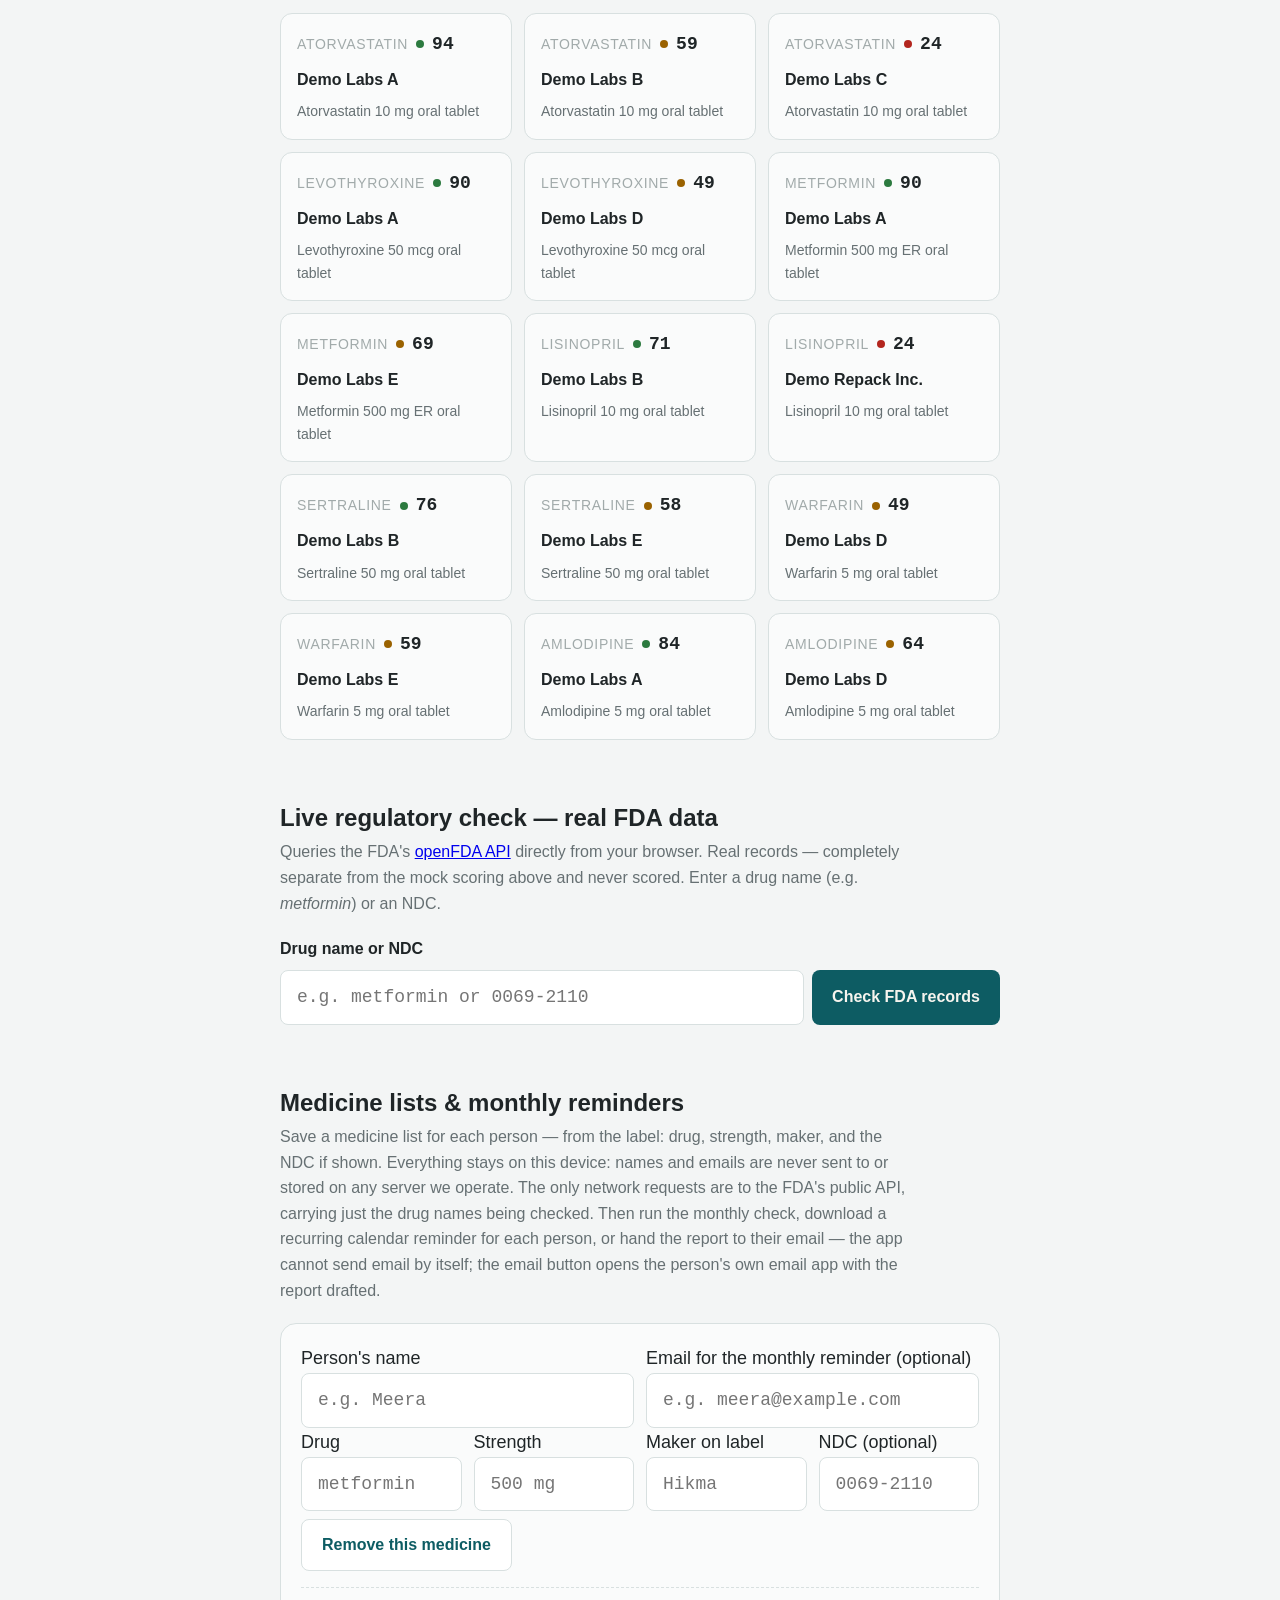
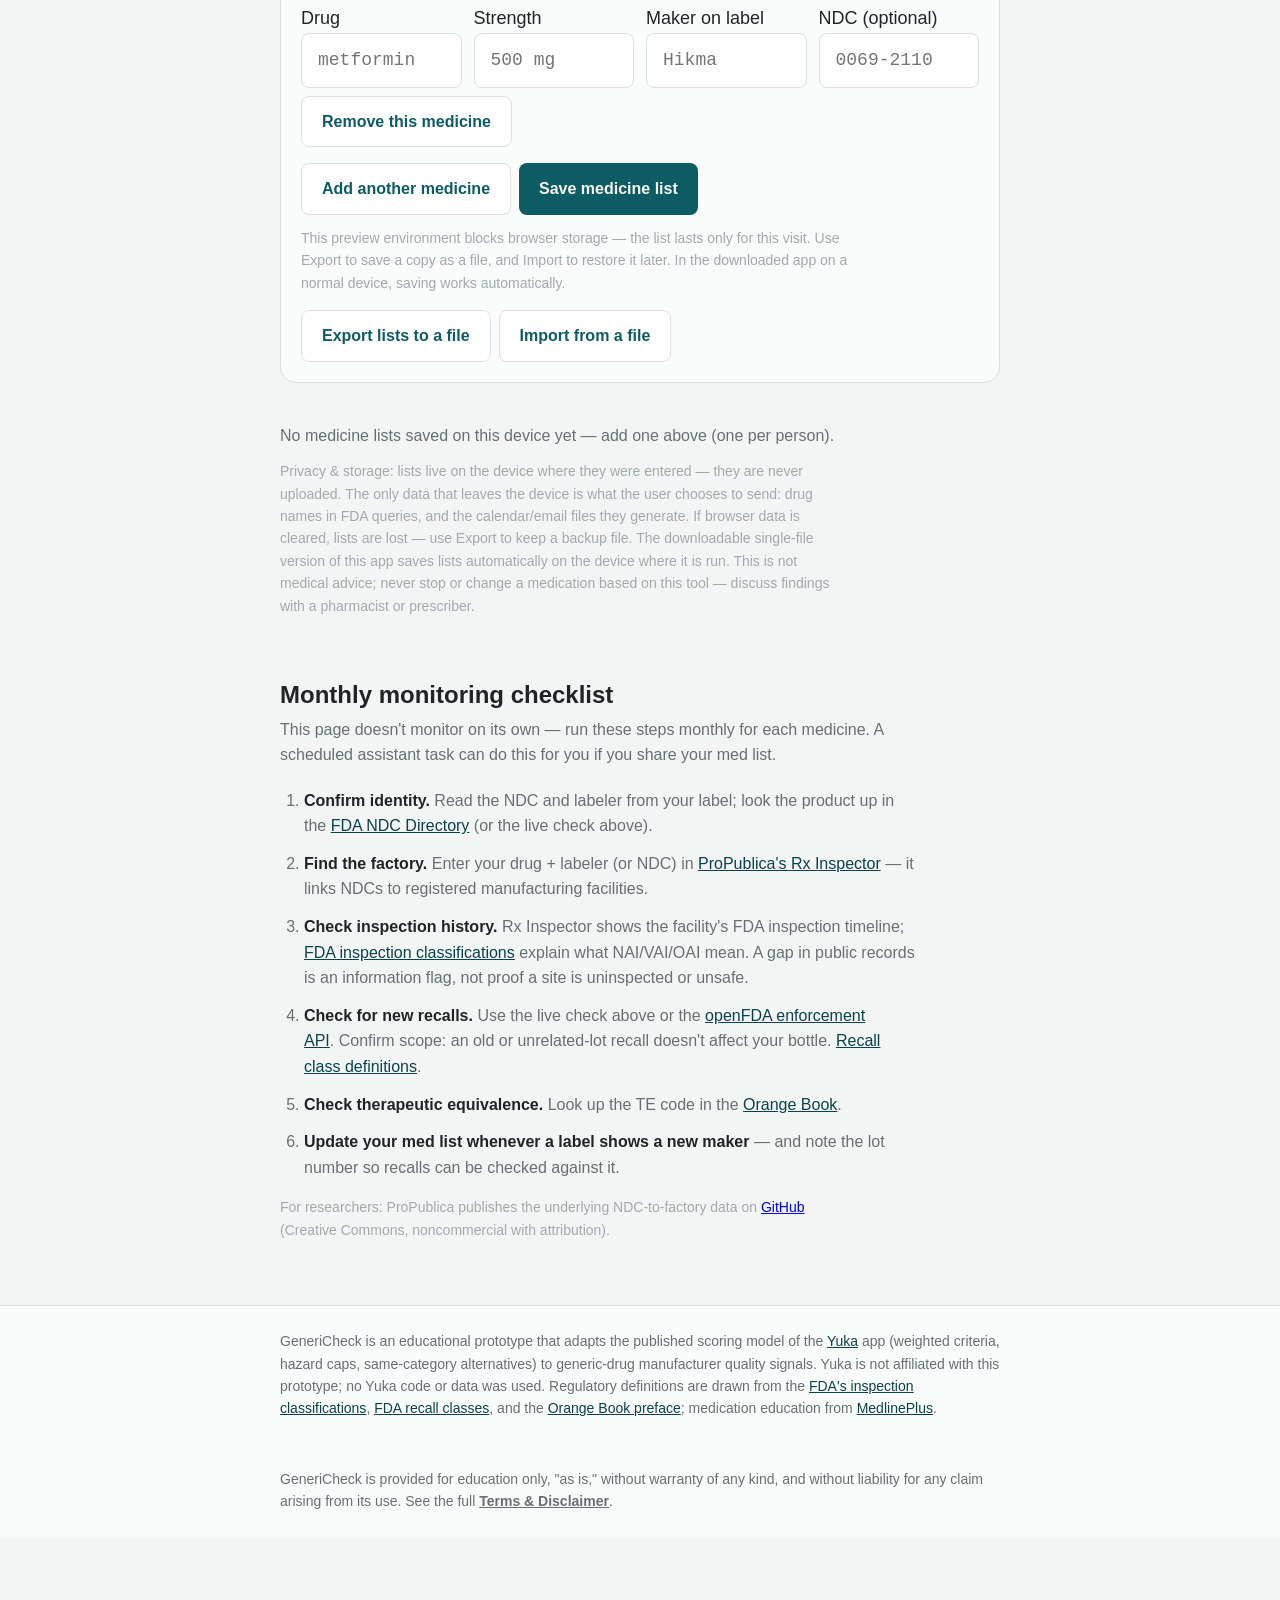
==== commit f1408d22: "Legal hardening: persistent disclaimer bar, full Terms & Disclaimer dialog, footer legal language, d" ====
--- a/index.html
+++ b/index.html
@@ -16,6 +16,7 @@
       Educational prototype — every manufacturer, NDC, event, and score below is fictional and for
       teaching only. Not medical advice. <strong>Do not stop or change any prescribed medication
       based on this tool</strong> — talk to your pharmacist or prescriber.
+      <button class="linklike" id="topTermsBtn" type="button">Full Terms & Disclaimer</button>
     </p>
   </div>
 
@@ -187,6 +188,11 @@
       <a href="https://www.fda.gov/drugs/development-approval-process-drugs/orange-book-preface" target="_blank" rel="noopener">Orange Book preface</a>;
       medication education from <a href="https://medlineplus.gov/druginfo/meds/a600045.html" target="_blank" rel="noopener">MedlinePlus</a>.
     </p>
+    <p>
+      GeneriCheck is provided for education only, "as is," without warranty of any kind, and without
+      liability for any claim arising from its use. See the full
+      <button class="linklike" id="footerTermsBtn" type="button">Terms & Disclaimer</button>.
+    </p>
   </footer>
 
   <dialog id="methodologyDialog" aria-labelledby="methodologyTitle">
@@ -261,6 +267,43 @@
     </article>
   </dialog>
 
+  <dialog id="termsDialog" aria-labelledby="termsTitle">
+    <div class="dialog-scroll">
+      <h2 id="termsTitle">Terms & Disclaimer</h2>
+      <p class="recs-note">Last updated October 2026. By using GeneriCheck you acknowledge and accept these terms.</p>
+      <h3>1. Educational purpose</h3>
+      <p>GeneriCheck is an educational prototype designed to teach users how generic-drug quality signals work — NDC identification, regulatory records, scoring concepts, and questions to discuss with a pharmacist. It is not a medical device, a diagnostic tool, or a treatment tool.</p>
+      <h3>2. Not medical, legal, or professional advice</h3>
+      <p>Nothing in this app is medical, legal, or other professional advice, and using it creates no doctor–patient, pharmacist–patient, or attorney–client relationship of any kind. Always consult a licensed pharmacist, prescriber, or other qualified professional before making any decision about any medication.</p>
+      <h3>3. Fictional data</h3>
+      <p>Every manufacturer, NDC, event, and score in the mock catalog is fictional, clearly badged, and included for teaching only. The illustrative quality-signal index does not rate, rank, or evaluate any real company, product, or facility.</p>
+      <h3>4. Third-party data</h3>
+      <p>Live regulatory records come from the U.S. Food and Drug Administration's openFDA API and other public sources (including ProPublica's Rx Inspector and MedlinePlus). This app is not affiliated with, endorsed by, or supported by any of them. Third-party data is provided "as is" and may be incomplete, delayed, or inaccurate.</p>
+      <h3>5. No reliance and no warranty</h3>
+      <p>The app and all of its content are provided "as is" and "as available," without warranty of any kind, express or implied — including warranties of merchantability, fitness for a particular purpose, accuracy, and non-infringement. Do not rely on this app alone for any decision.</p>
+      <h3>6. Limitation of liability</h3>
+      <p>To the maximum extent permitted by applicable law, the authors and distributors of this app shall not be liable for any claim, damage, or loss — direct, indirect, incidental, consequential, punitive, or otherwise — arising from or relating to the use of, or inability to use, this app or its content. This includes, without limitation, decisions about medications, health outcomes, data loss, and device or software issues. Use of the app is entirely at the user's own risk.</p>
+      <h3>7. User responsibility</h3>
+      <p>You remain responsible for verifying all information against authoritative sources, and for all decisions made with or without the aid of this app. The app cannot send alerts on a schedule, cannot send email, and cannot monitor anything automatically.</p>
+      <h3>8. Privacy</h3>
+      <p>The app has no accounts, no server-side storage, no analytics, and no database. Medicine lists stay on the user's device. The only network requests go to the FDA's public API and carry only the drug names being checked. No name, email, or health information is ever uploaded.</p>
+      <h3>9. Emergencies</h3>
+      <p>In a medical emergency, call 911 (or your local emergency number) or go to the nearest emergency department. Do not use this app.</p>
+      <h3>10. Changes</h3>
+      <p>These terms may change. The version presented in the app at the time of use applies.</p>
+    </div>
+    <button class="dialog-close" id="termsClose" type="button" aria-label="Close">✕</button>
+  </dialog>
+
+  <div class="sticky-disclaimer" role="note">
+    <p>
+      <strong>Educational use only — not medical advice.</strong>
+      <span class="bar-full">Do not stop or change any medication based on this tool.</span>
+      Provided "as is" — no warranty, no liability.
+      <button class="linklike" id="termsBtn" type="button">Terms & Disclaimer</button>
+    </p>
+  </div>
+
   <script src="data.js"></script>
   <script src="app.js"></script>
 </body>
--- a/styles.css
+++ b/styles.css
@@ -617,3 +617,53 @@
 @media (max-width: 640px) {
   .ml-person-row { grid-template-columns: 1fr; }
 }
+
+/* Persistent disclaimer bar — always visible */
+.sticky-disclaimer {
+  position: fixed;
+  bottom: 0; left: 0; right: 0;
+  z-index: 40;
+  background: var(--red);
+  color: #fff;
+  padding: var(--space-2) var(--space-4);
+  text-align: center;
+}
+.sticky-disclaimer p {
+  max-width: 900px;
+  margin: 0 auto;
+  font-size: var(--text-xs);
+  line-height: 1.5;
+  color: #fff;
+}
+.sticky-disclaimer strong { color: #fff; }
+.sticky-disclaimer .linklike {
+  color: #fff;
+  text-decoration: underline;
+  font-size: var(--text-xs);
+  font-weight: 600;
+  padding: 0 2px;
+}
+.sticky-disclaimer .linklike:hover { background: rgba(255,255,255,0.15); border-radius: 4px; }
+
+button.linklike {
+  background: none; border: none; padding: 0;
+  color: inherit; text-decoration: underline;
+  font: inherit; font-weight: 600; cursor: pointer;
+}
+
+/* Keep content clear of the fixed bar */
+body { padding-bottom: 72px; }
+@media (max-width: 640px) { body { padding-bottom: 104px; } }
+
+/* Terms dialog scroll area */
+.dialog-scroll {
+  max-height: 70vh;
+  overflow-y: auto;
+  padding-right: var(--space-4);
+}
+.dialog-scroll h3 { font-size: var(--text-sm); margin: var(--space-5) 0 var(--space-2); }
+.dialog-scroll p { font-size: var(--text-sm); color: var(--muted); }
+
+@media (max-width: 640px) {
+  .sticky-disclaimer .bar-full { display: none; }
+}
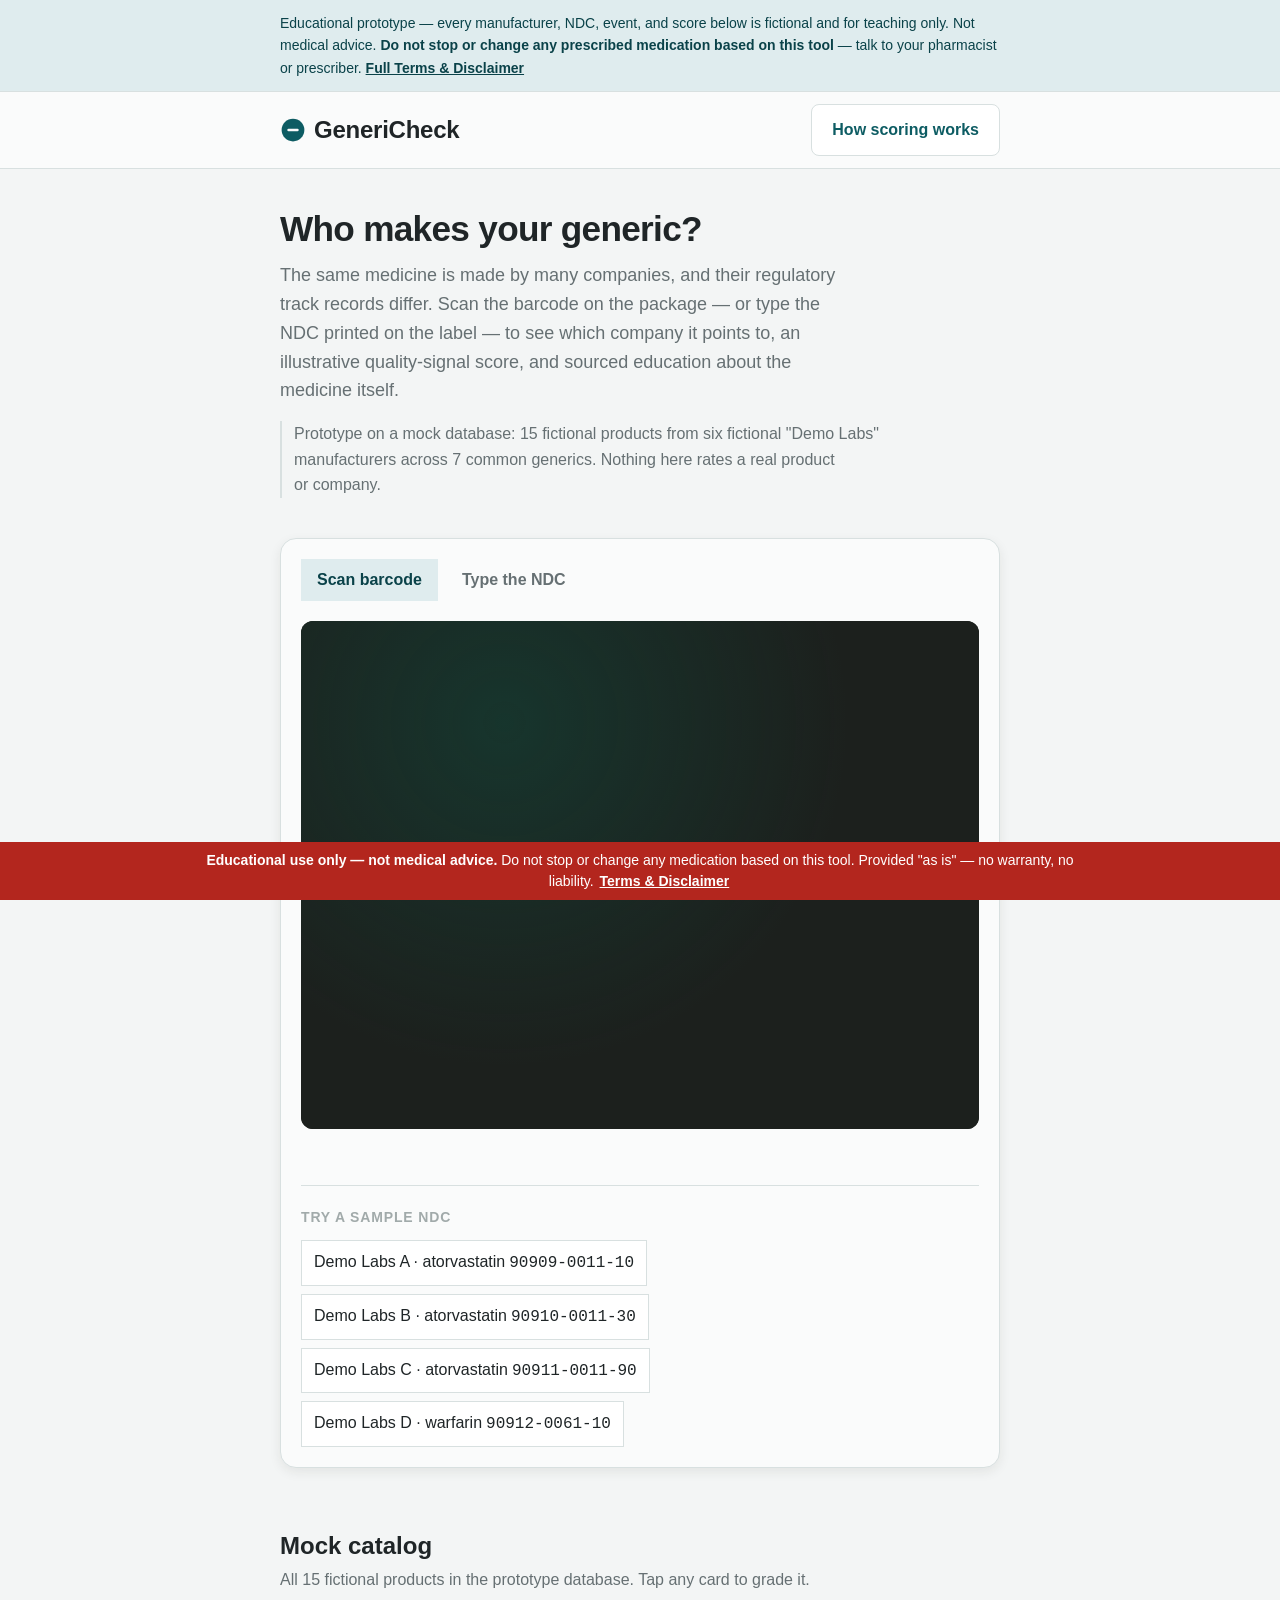
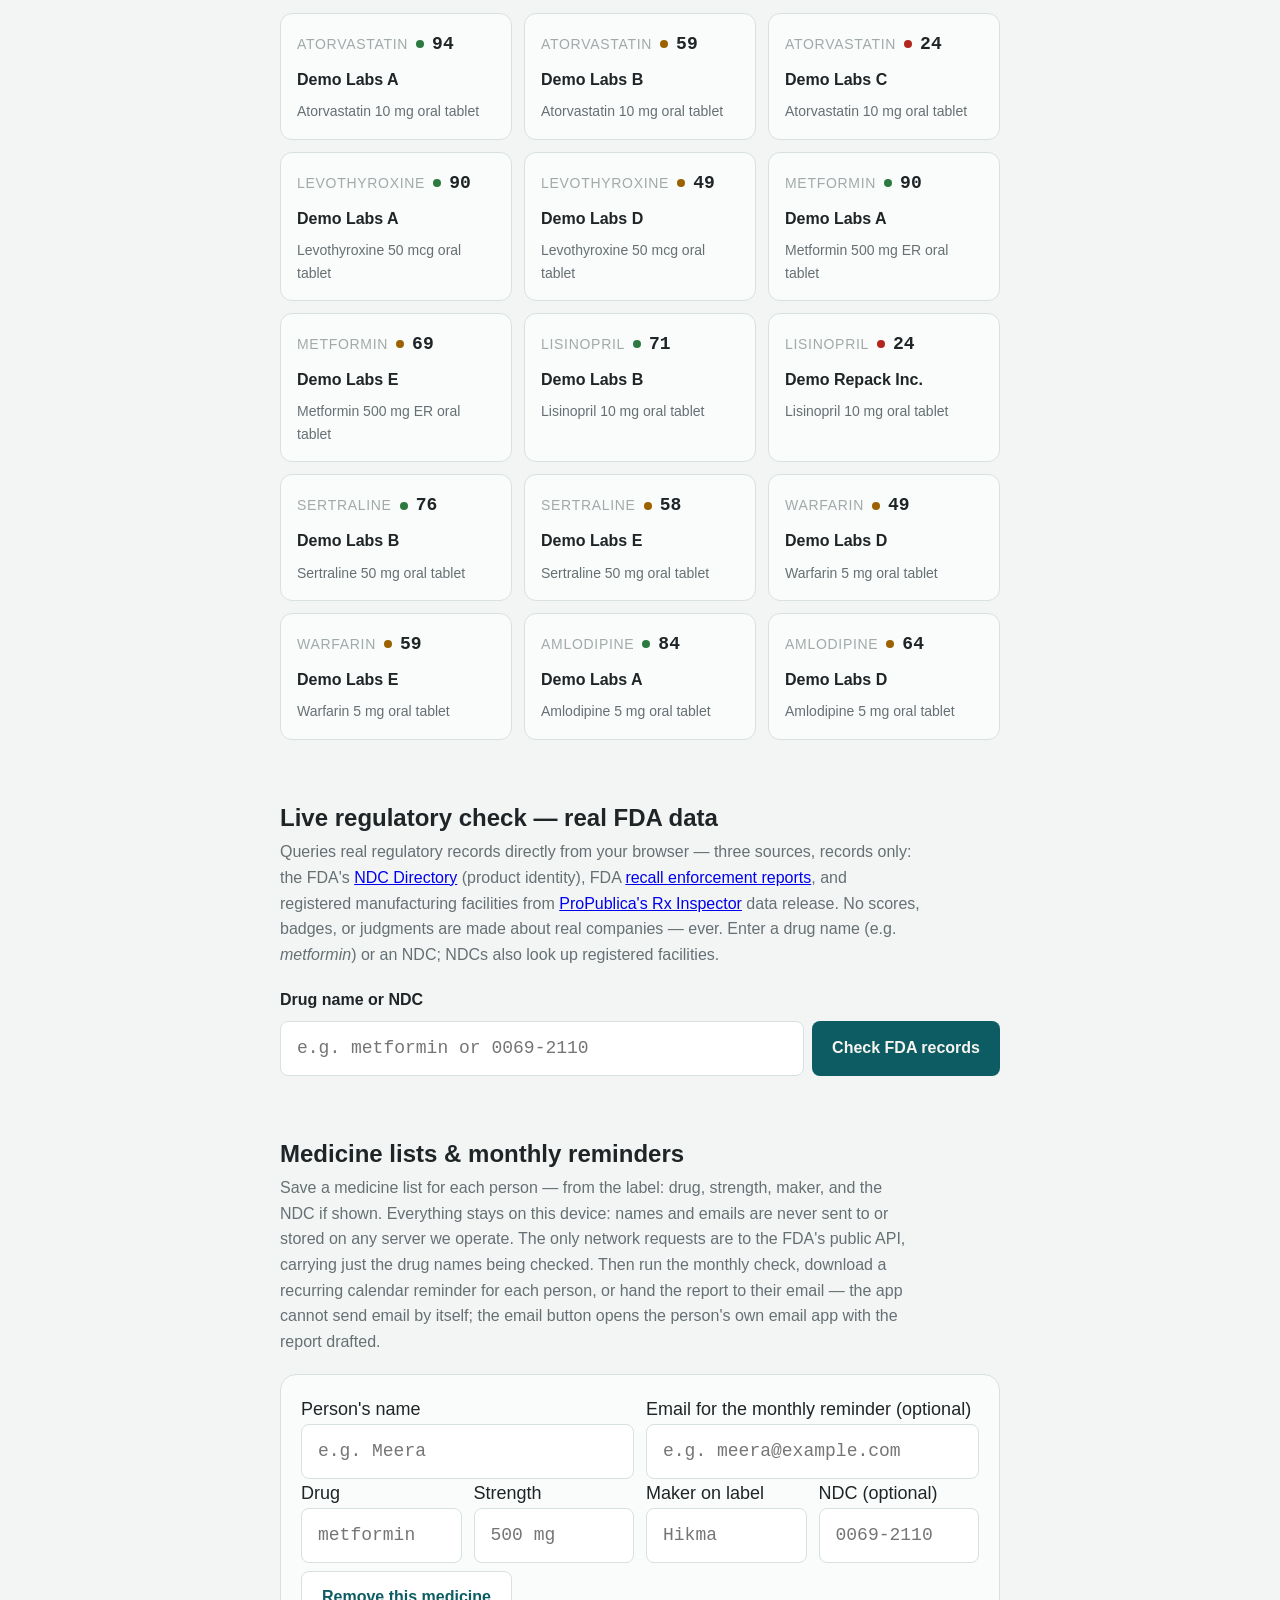
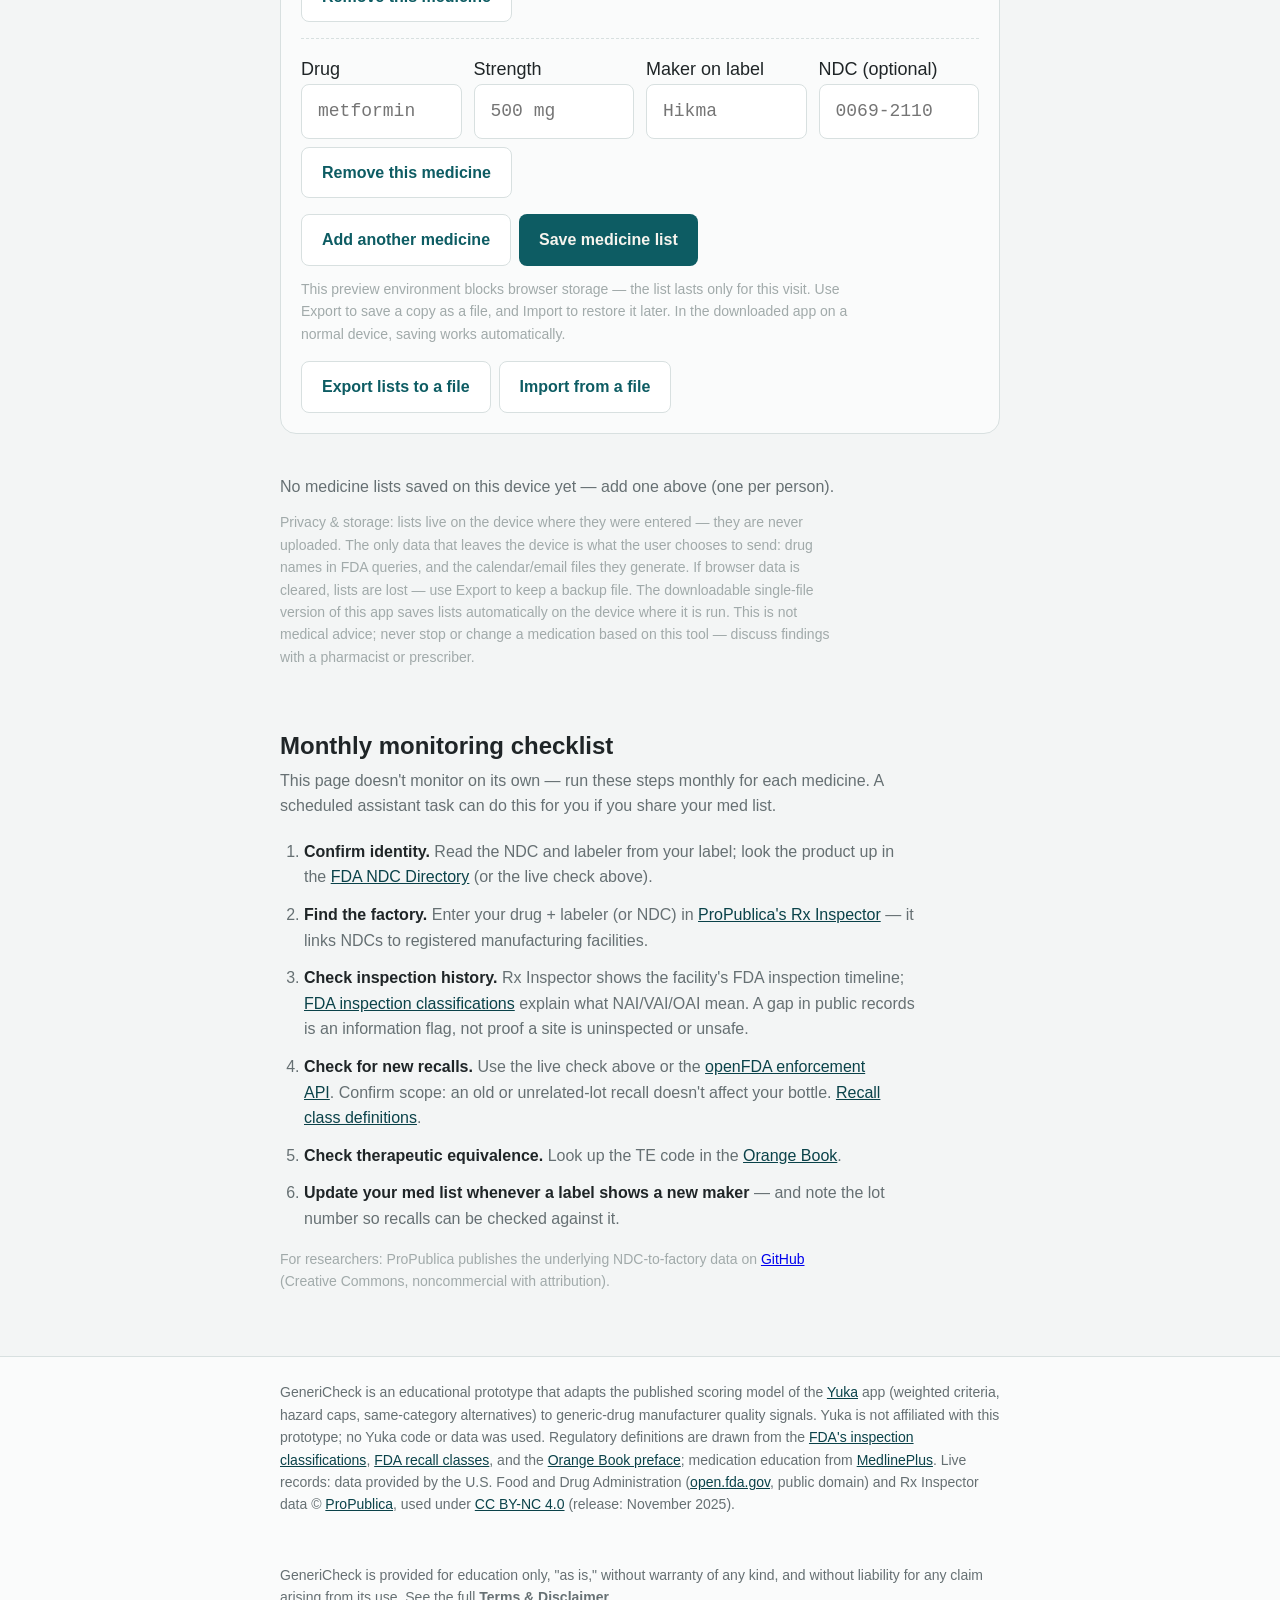
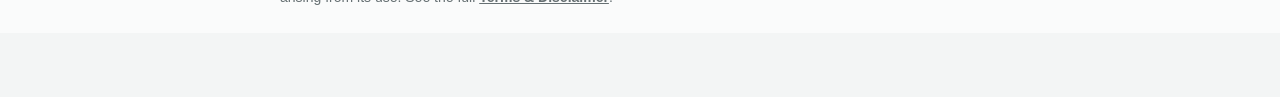
==== commit 074b6b0d: "Real-data evidence panel: Rx Inspector facility records (records only, no judgments), license attrib" ====
--- a/index.html
+++ b/index.html
@@ -95,9 +95,12 @@
     <section class="live-check" aria-labelledby="liveHeading">
       <h2 id="liveHeading">Live regulatory check — real FDA data</h2>
       <p class="catalog-note">
-        Queries the FDA's <a href="https://open.fda.gov/apis/drug/enforcement/" target="_blank" rel="noopener">openFDA API</a> directly from your browser.
-        Real records — completely separate from the mock scoring above and never scored. Enter a drug
-        name (e.g. <em>metformin</em>) or an NDC.
+        Queries real regulatory records directly from your browser — three sources, records only:
+        the FDA's <a href="https://open.fda.gov/apis/drug/ndc/" target="_blank" rel="noopener">NDC Directory</a> (product identity),
+        FDA <a href="https://open.fda.gov/apis/drug/enforcement/" target="_blank" rel="noopener">recall enforcement reports</a>, and
+        registered manufacturing facilities from <a href="https://projects.propublica.org/rx-inspector/" target="_blank" rel="noopener">ProPublica's Rx Inspector</a> data release.
+        No scores, badges, or judgments are made about real companies — ever. Enter a drug name (e.g. <em>metformin</em>) or an NDC;
+        NDCs also look up registered facilities.
       </p>
       <form class="manual-form" id="liveForm">
         <label class="field-label" for="liveInput">Drug name or NDC</label>
@@ -187,6 +190,9 @@
       <a href="https://www.fda.gov/safety/industry-guidance-recalls/recalls-background-and-definitions" target="_blank" rel="noopener">FDA recall classes</a>, and the
       <a href="https://www.fda.gov/drugs/development-approval-process-drugs/orange-book-preface" target="_blank" rel="noopener">Orange Book preface</a>;
       medication education from <a href="https://medlineplus.gov/druginfo/meds/a600045.html" target="_blank" rel="noopener">MedlinePlus</a>.
+      Live records: data provided by the U.S. Food and Drug Administration (<a href="https://open.fda.gov" target="_blank" rel="noopener">open.fda.gov</a>, public domain) and Rx Inspector data ©
+      <a href="https://projects.propublica.org/rx-inspector/" target="_blank" rel="noopener">ProPublica</a>, used under
+      <a href="https://creativecommons.org/licenses/by-nc/4.0/" target="_blank" rel="noopener">CC BY-NC 4.0</a> (release: November 2025).
     </p>
     <p>
       GeneriCheck is provided for education only, "as is," without warranty of any kind, and without
@@ -278,7 +284,7 @@
       <h3>3. Fictional data</h3>
       <p>Every manufacturer, NDC, event, and score in the mock catalog is fictional, clearly badged, and included for teaching only. The illustrative quality-signal index does not rate, rank, or evaluate any real company, product, or facility.</p>
       <h3>4. Third-party data</h3>
-      <p>Live regulatory records come from the U.S. Food and Drug Administration's openFDA API and other public sources (including ProPublica's Rx Inspector and MedlinePlus). This app is not affiliated with, endorsed by, or supported by any of them. Third-party data is provided "as is" and may be incomplete, delayed, or inaccurate.</p>
+      <p>Live regulatory records come from the U.S. Food and Drug Administration's <a href="https://open.fda.gov" target="_blank" rel="noopener">openFDA</a> API (NDC Directory and recall enforcement reports, public domain / CC0) and from ProPublica's <a href="https://projects.propublica.org/rx-inspector/" target="_blank" rel="noopener">Rx Inspector</a> data release (© ProPublica, used under <a href="https://creativecommons.org/licenses/by-nc/4.0/" target="_blank" rel="noopener">Creative Commons BY-NC 4.0</a>). This app is not affiliated with, endorsed by, or supported by the FDA or ProPublica, and does not represent either. Third-party data is provided "as is" and may be incomplete, outdated, or inaccurate — absence of records is not evidence of absence. The app displays these records verbatim as evidence and makes no assessment, judgment, rating, or recommendation about any real company, product, or facility.</p>
       <h3>5. No reliance and no warranty</h3>
       <p>The app and all of its content are provided "as is" and "as available," without warranty of any kind, express or implied — including warranties of merchantability, fitness for a particular purpose, accuracy, and non-infringement. Do not rely on this app alone for any decision.</p>
       <h3>6. Limitation of liability</h3>
